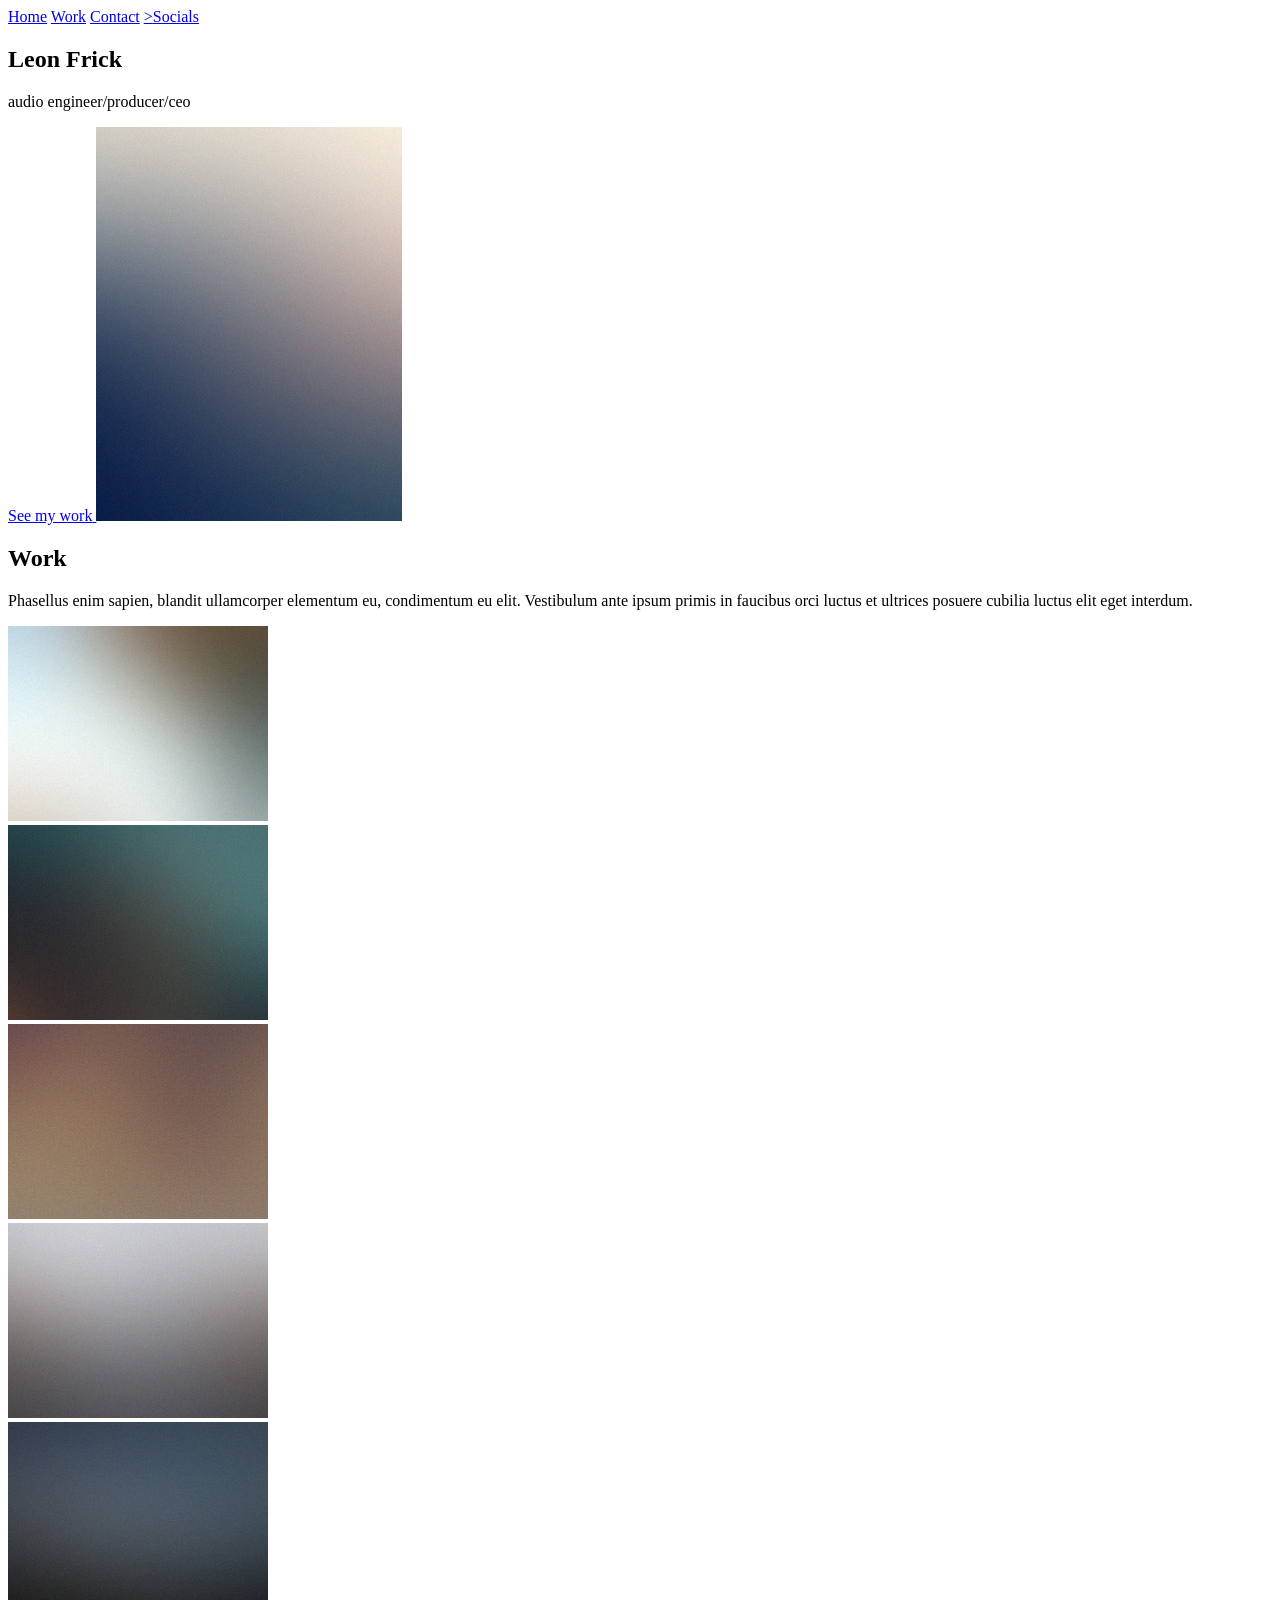
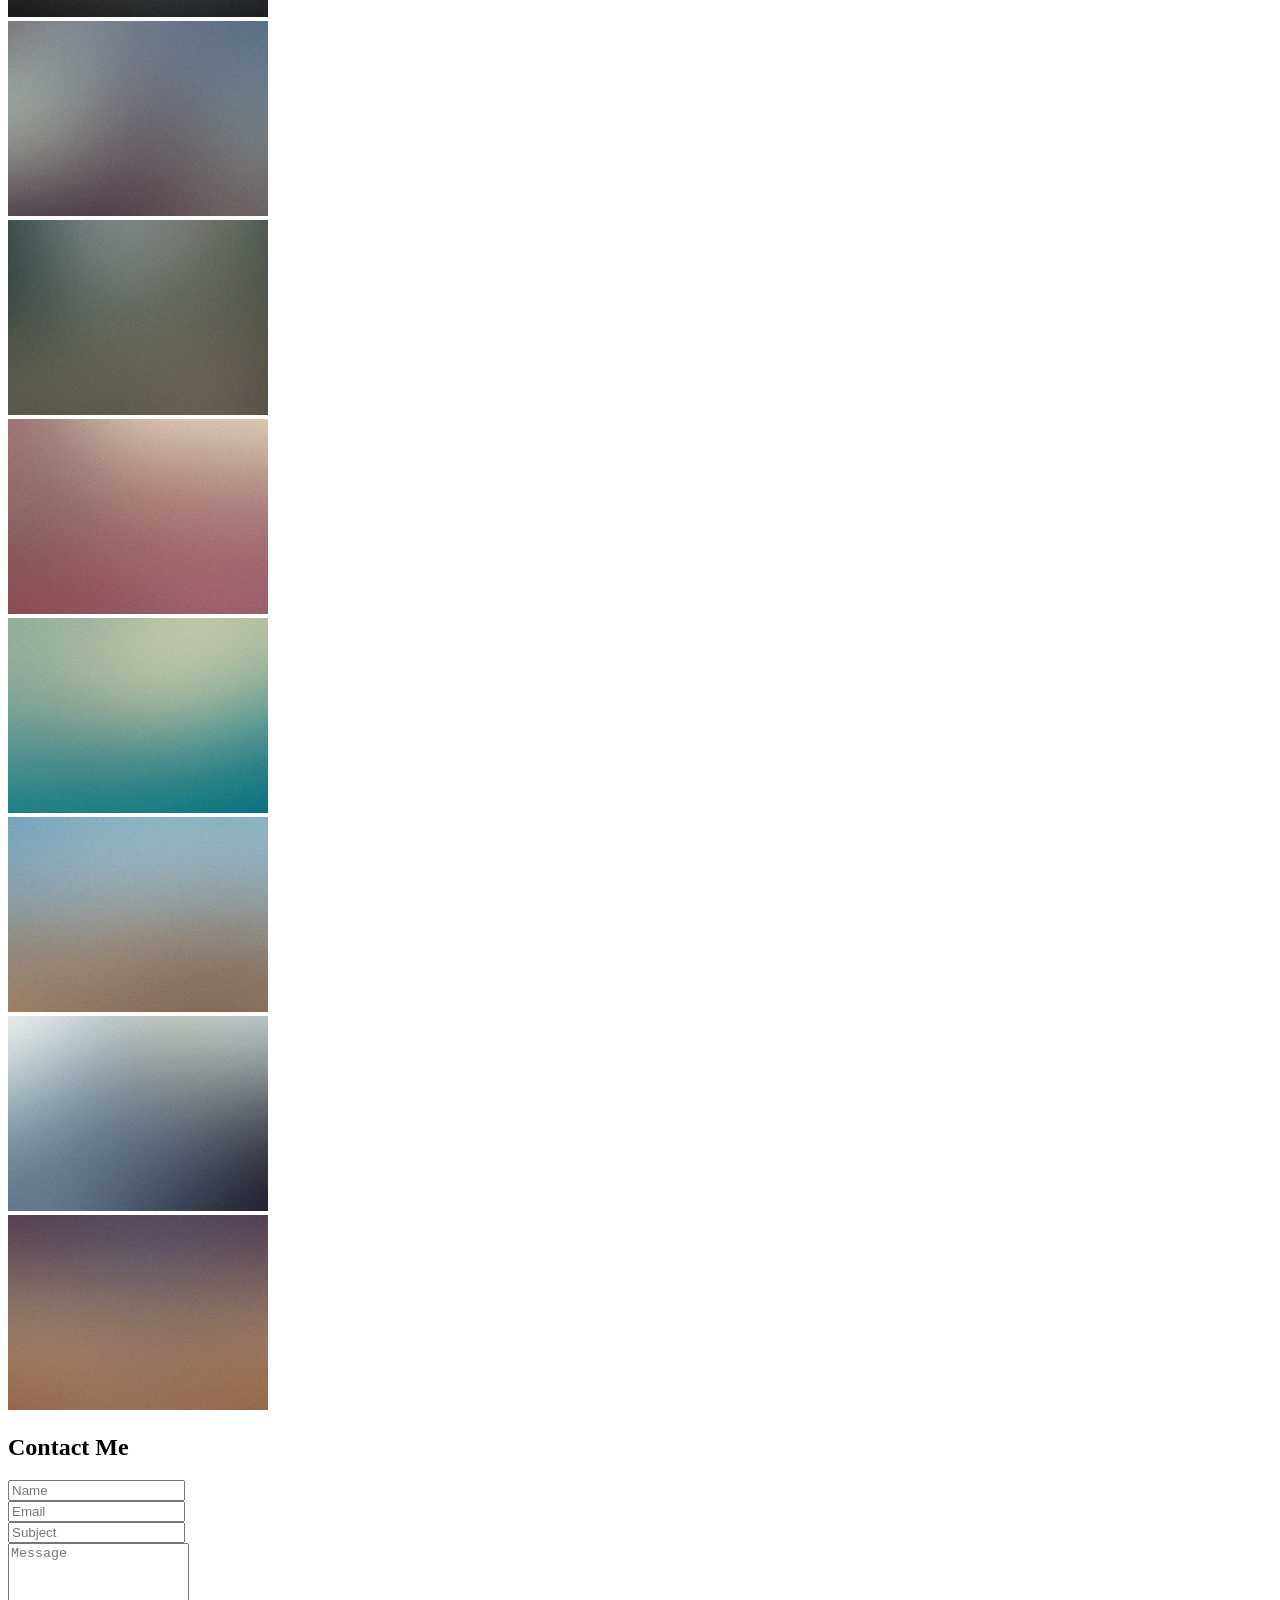
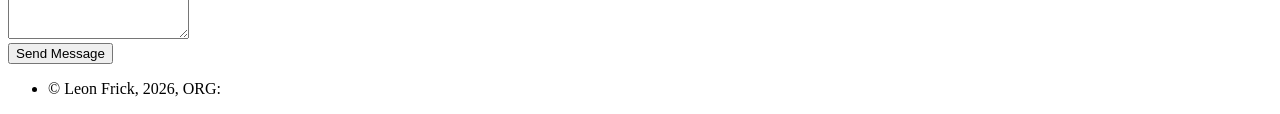
==== index.html @ bc05b5a6 "Update index.html" ====
<!DOCTYPE HTML>
<!--
	Astral by HTML5 UP
	html5up.net | @ajlkn
	Free for personal and commercial use under the CCA 3.0 license (html5up.net/license)
-->
<html>
	<head>
		<title>LEON FRICK</title>
		<meta charset="utf-8" />
		<meta name="viewport" content="width=device-width, initial-scale=1, user-scalable=no" />
		<link rel="stylesheet" href="assets/css/main.css" />
		<noscript><link rel="stylesheet" href="assets/css/noscript.css" /></noscript>
	</head>
	<body class="is-preload">

		<!-- Wrapper-->
			<div id="wrapper">

				<!-- Nav -->
					<nav id="nav">
						<a href="#" class="icon solid fa-home"><span>Home</span></a>
						<a href="#work" class="icon solid fa-folder"><span>Work</span></a>
						<a href="#contact" class="icon solid fa-envelope"><span>Contact</span></a>
						<a href="https://instagram.com/leonfrick" <i class="fa fa-instagram" aria-hidden="true"></i>><span>Socials</span></a>
					</nav>

				<!-- Main -->
					<div id="main">

						<!-- Me -->
							<article id="home" class="panel intro">
								<header>
									<h1>Leon Frick</h1>
									<p>audio engineer/producer/ceo</p>
								</header>
								<a href="#work" class="jumplink pic">
									<span class="arrow icon solid fa-chevron-right"><span>See my work</span></span>
									<img src="images/me.jpg" alt="" />
								</a>
							</article>

						<!-- Work -->
							<article id="work" class="panel">
								<header>
									<h2>Work</h2>
								</header>
								<p>
									Phasellus enim sapien, blandit ullamcorper elementum eu, condimentum eu elit.
									Vestibulum ante ipsum primis in faucibus orci luctus et ultrices posuere cubilia
									luctus elit eget interdum.
								</p>
								<section>
									<div class="row">
										<div class="col-4 col-6-medium col-12-small">
											<a href="#" class="image fit"><img src="images/pic01.jpg" alt=""></a>
										</div>
										<div class="col-4 col-6-medium col-12-small">
											<a href="#" class="image fit"><img src="images/pic02.jpg" alt=""></a>
										</div>
										<div class="col-4 col-6-medium col-12-small">
											<a href="#" class="image fit"><img src="images/pic03.jpg" alt=""></a>
										</div>
										<div class="col-4 col-6-medium col-12-small">
											<a href="#" class="image fit"><img src="images/pic04.jpg" alt=""></a>
										</div>
										<div class="col-4 col-6-medium col-12-small">
											<a href="#" class="image fit"><img src="images/pic05.jpg" alt=""></a>
										</div>
										<div class="col-4 col-6-medium col-12-small">
											<a href="#" class="image fit"><img src="images/pic06.jpg" alt=""></a>
										</div>
										<div class="col-4 col-6-medium col-12-small">
											<a href="#" class="image fit"><img src="images/pic07.jpg" alt=""></a>
										</div>
										<div class="col-4 col-6-medium col-12-small">
											<a href="#" class="image fit"><img src="images/pic08.jpg" alt=""></a>
										</div>
										<div class="col-4 col-6-medium col-12-small">
											<a href="#" class="image fit"><img src="images/pic09.jpg" alt=""></a>
										</div>
										<div class="col-4 col-6-medium col-12-small">
											<a href="#" class="image fit"><img src="images/pic10.jpg" alt=""></a>
										</div>
										<div class="col-4 col-6-medium col-12-small">
											<a href="#" class="image fit"><img src="images/pic11.jpg" alt=""></a>
										</div>
										<div class="col-4 col-6-medium col-12-small">
											<a href="#" class="image fit"><img src="images/pic12.jpg" alt=""></a>
										</div>
									</div>
								</section>
							</article>

						<!-- Contact -->
							<article id="contact" class="panel">
								<header>
									<h2>Contact Me</h2>
								</header>
								<form action="#" method="post">
									<div>
										<div class="row">
											<div class="col-6 col-12-medium">
												<input type="text" name="name" placeholder="Name" />
											</div>
											<div class="col-6 col-12-medium">
												<input type="text" name="email" placeholder="Email" />
											</div>
											<div class="col-12">
												<input type="text" name="subject" placeholder="Subject" />
											</div>
											<div class="col-12">
												<textarea name="message" placeholder="Message" rows="6"></textarea>
											</div>
											<div class="col-12">
												<input type="submit" value="Send Message" />
											</div>
										</div>
									</div>
								</form>
							</article>

					</div>

				<!-- Footer -->
					<div id="footer">
						<ul class="copyright">
							<li>&copy; Leon Frick, 2026, ORG: </li>
						</ul>
					</div>

			</div>

		<!-- Scripts -->
			<script src="assets/js/jquery.min.js"></script>
			<script src="assets/js/browser.min.js"></script>
			<script src="assets/js/breakpoints.min.js"></script>
			<script src="assets/js/util.js"></script>
			<script src="assets/js/main.js"></script>

	</body>
</html>
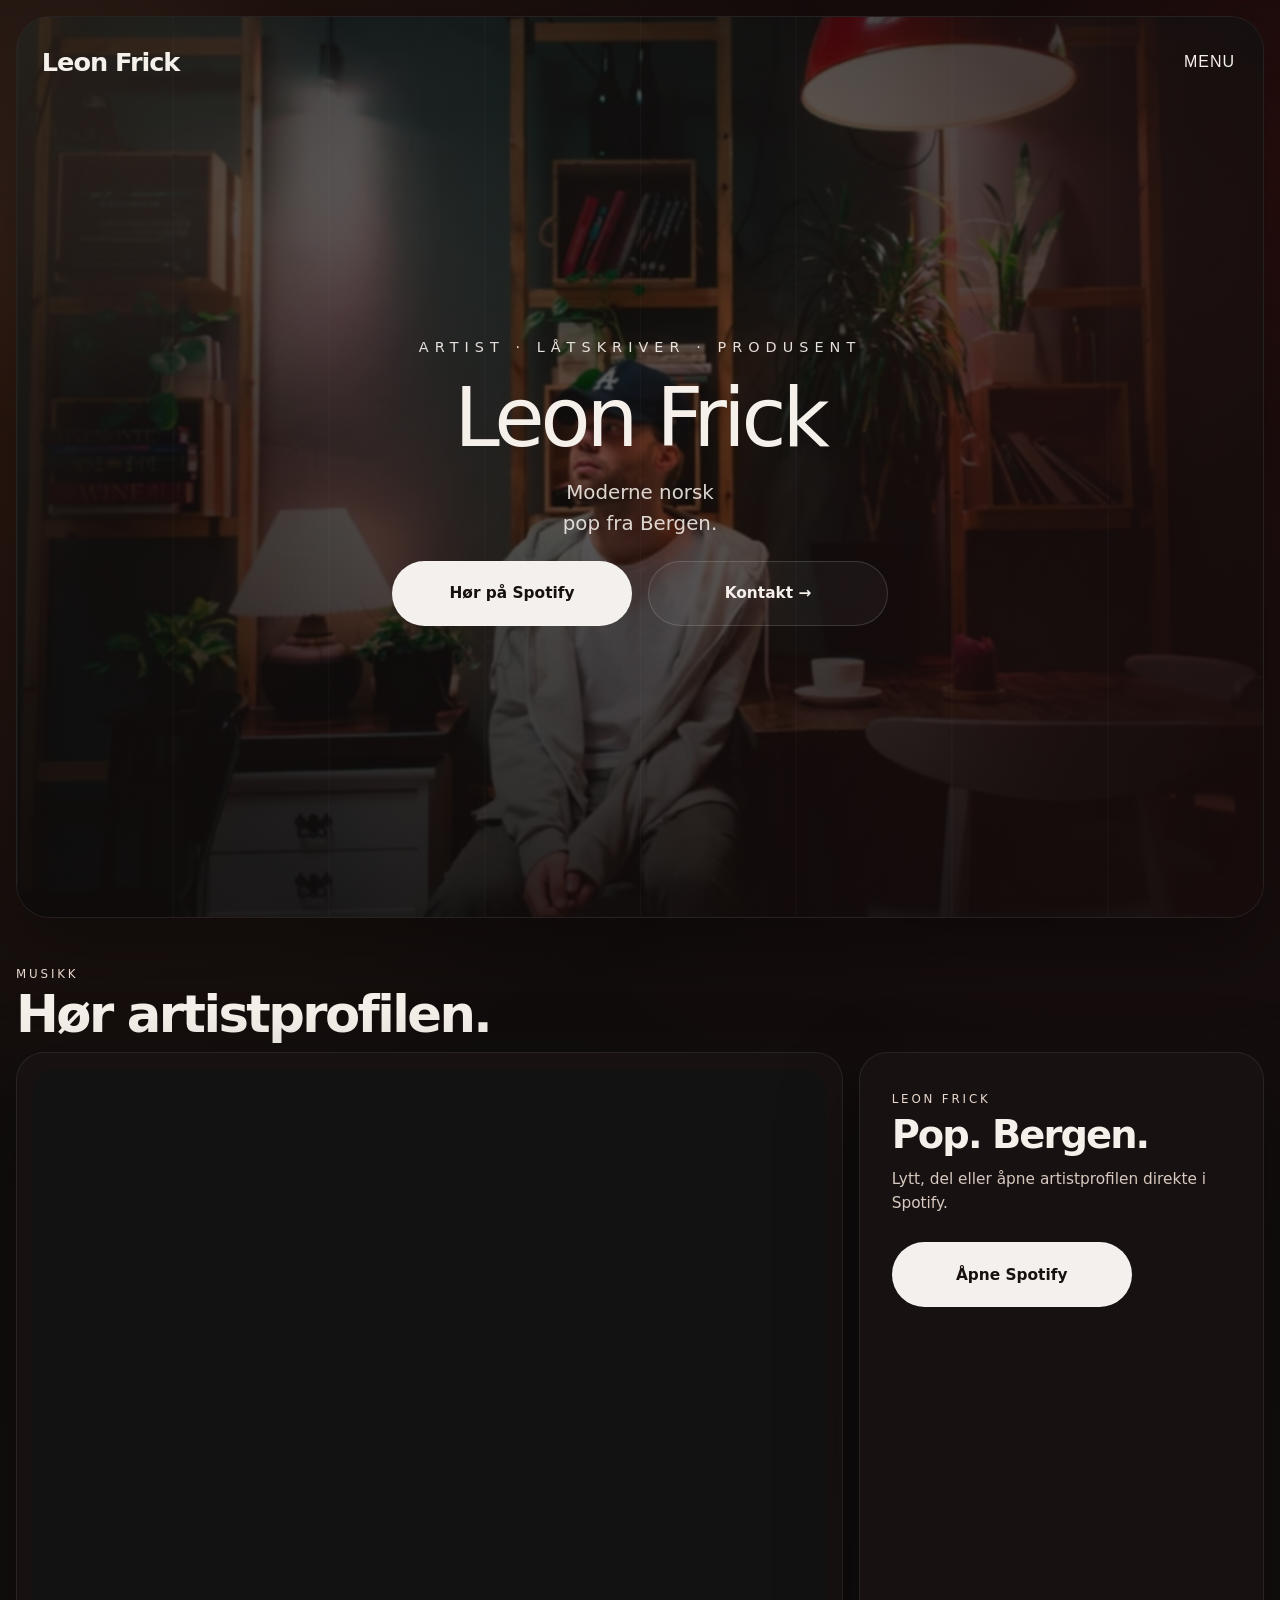
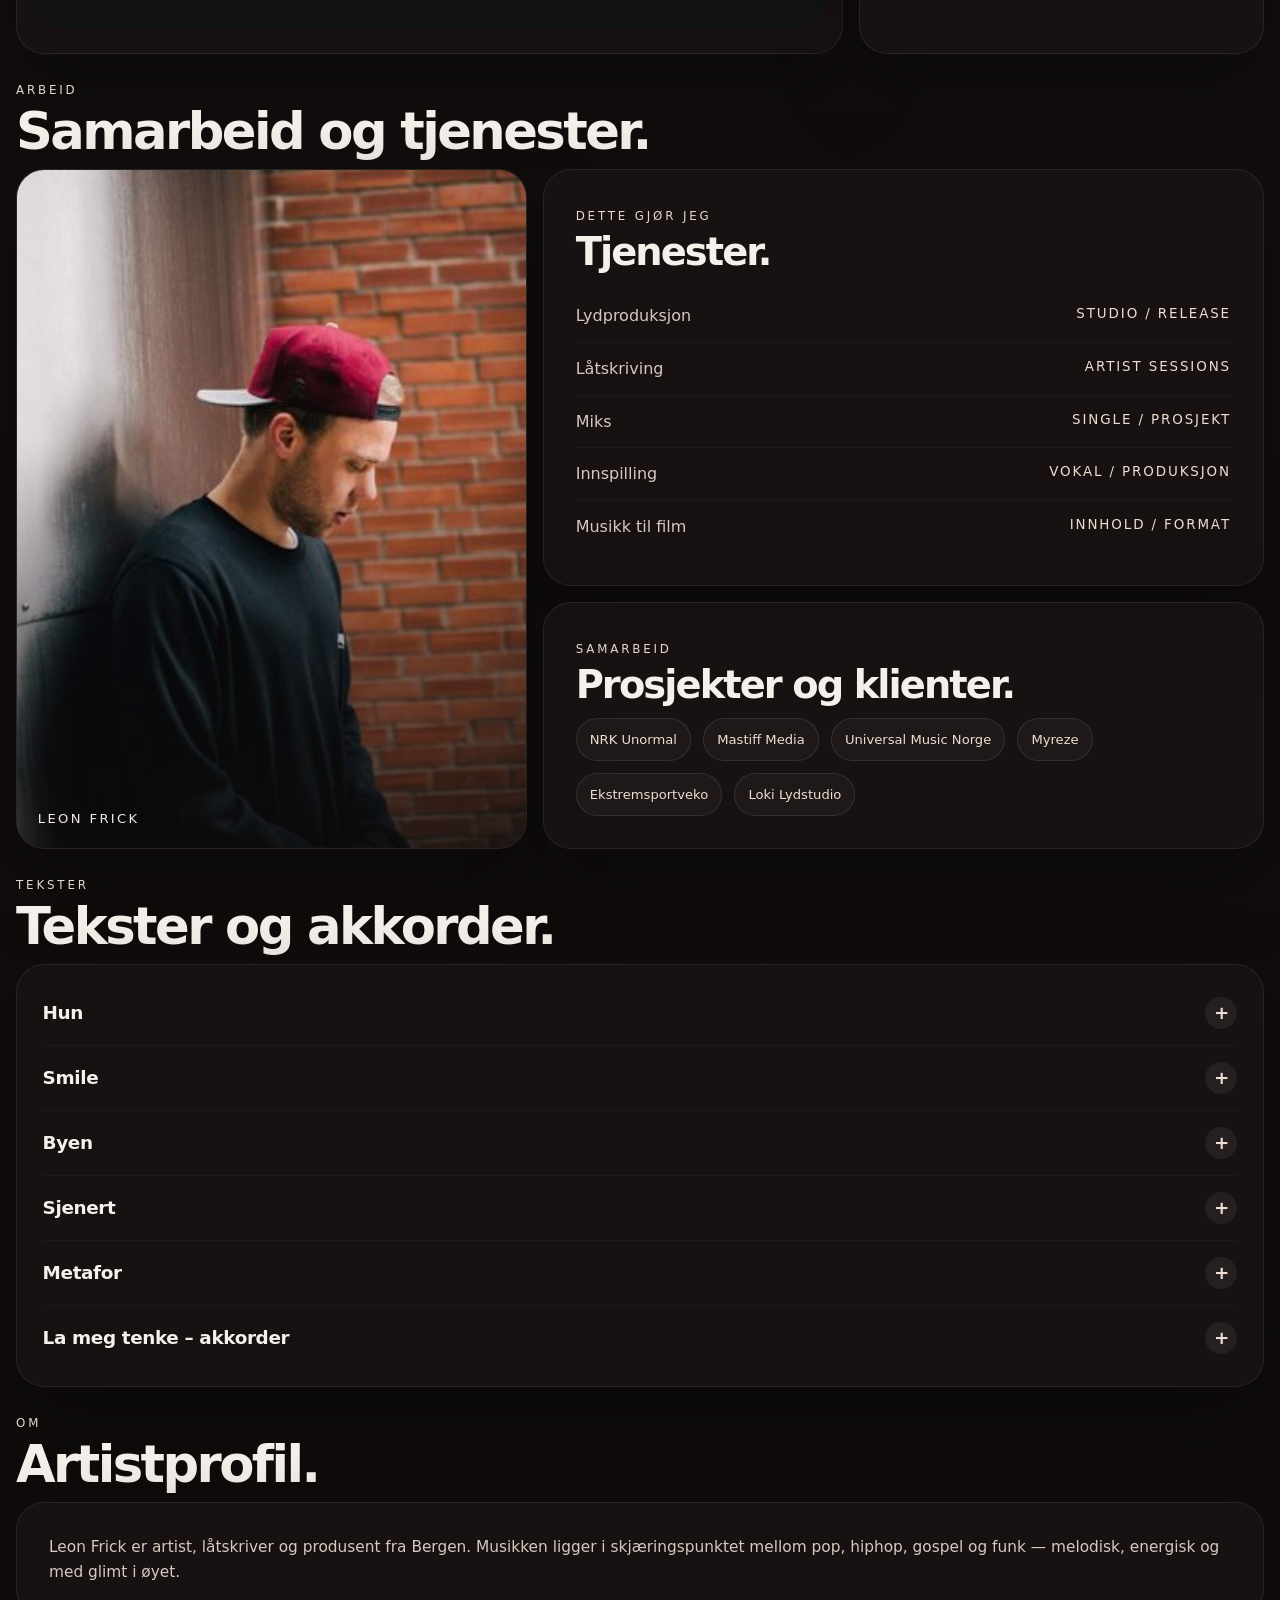
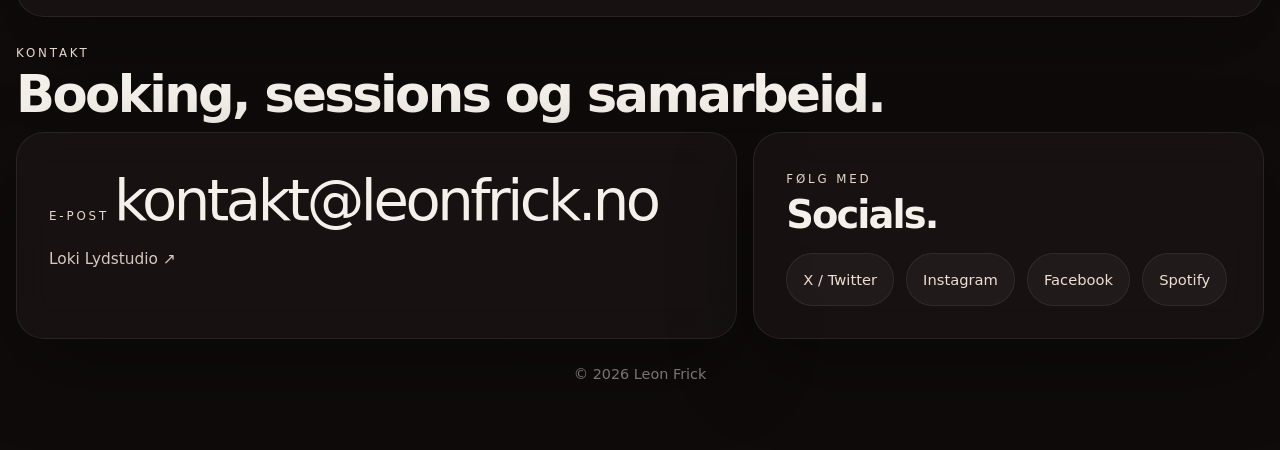
==== commit 8f3da968: "Add files via upload" ====
--- a/index.html
+++ b/index.html
@@ -1,142 +1,557 @@
-<!DOCTYPE HTML>
-<!--
-	Astral by HTML5 UP
-	html5up.net | @ajlkn
-	Free for personal and commercial use under the CCA 3.0 license (html5up.net/license)
--->
-<html>
-	<head>
-		<title>LEON FRICK</title>
-		<meta charset="utf-8" />
-		<meta name="viewport" content="width=device-width, initial-scale=1, user-scalable=no" />
-		<link rel="stylesheet" href="assets/css/main.css" />
-		<noscript><link rel="stylesheet" href="assets/css/noscript.css" /></noscript>
-	</head>
-	<body class="is-preload">
-
-		<!-- Wrapper-->
-			<div id="wrapper">
-
-				<!-- Nav -->
-					<nav id="nav">
-						<a href="#" class="icon solid fa-home"><span>Home</span></a>
-						<a href="#work" class="icon solid fa-folder"><span>Work</span></a>
-						<a href="#contact" class="icon solid fa-envelope"><span>Contact</span></a>
-						<a href="https://instagram.com/leonfrick" <i class="fa fa-instagram" aria-hidden="true"></i>><span>Socials</span></a>
-					</nav>
-
-				<!-- Main -->
-					<div id="main">
-
-						<!-- Me -->
-							<article id="home" class="panel intro">
-								<header>
-									<h1>Leon Frick</h1>
-									<p>audio engineer/producer/ceo</p>
-								</header>
-								<a href="#work" class="jumplink pic">
-									<span class="arrow icon solid fa-chevron-right"><span>See my work</span></span>
-									<img src="images/me.jpg" alt="" />
-								</a>
-							</article>
-
-						<!-- Work -->
-							<article id="work" class="panel">
-								<header>
-									<h2>Work</h2>
-								</header>
-								<p>
-									Phasellus enim sapien, blandit ullamcorper elementum eu, condimentum eu elit.
-									Vestibulum ante ipsum primis in faucibus orci luctus et ultrices posuere cubilia
-									luctus elit eget interdum.
-								</p>
-								<section>
-									<div class="row">
-										<div class="col-4 col-6-medium col-12-small">
-											<a href="#" class="image fit"><img src="images/pic01.jpg" alt=""></a>
-										</div>
-										<div class="col-4 col-6-medium col-12-small">
-											<a href="#" class="image fit"><img src="images/pic02.jpg" alt=""></a>
-										</div>
-										<div class="col-4 col-6-medium col-12-small">
-											<a href="#" class="image fit"><img src="images/pic03.jpg" alt=""></a>
-										</div>
-										<div class="col-4 col-6-medium col-12-small">
-											<a href="#" class="image fit"><img src="images/pic04.jpg" alt=""></a>
-										</div>
-										<div class="col-4 col-6-medium col-12-small">
-											<a href="#" class="image fit"><img src="images/pic05.jpg" alt=""></a>
-										</div>
-										<div class="col-4 col-6-medium col-12-small">
-											<a href="#" class="image fit"><img src="images/pic06.jpg" alt=""></a>
-										</div>
-										<div class="col-4 col-6-medium col-12-small">
-											<a href="#" class="image fit"><img src="images/pic07.jpg" alt=""></a>
-										</div>
-										<div class="col-4 col-6-medium col-12-small">
-											<a href="#" class="image fit"><img src="images/pic08.jpg" alt=""></a>
-										</div>
-										<div class="col-4 col-6-medium col-12-small">
-											<a href="#" class="image fit"><img src="images/pic09.jpg" alt=""></a>
-										</div>
-										<div class="col-4 col-6-medium col-12-small">
-											<a href="#" class="image fit"><img src="images/pic10.jpg" alt=""></a>
-										</div>
-										<div class="col-4 col-6-medium col-12-small">
-											<a href="#" class="image fit"><img src="images/pic11.jpg" alt=""></a>
-										</div>
-										<div class="col-4 col-6-medium col-12-small">
-											<a href="#" class="image fit"><img src="images/pic12.jpg" alt=""></a>
-										</div>
-									</div>
-								</section>
-							</article>
-
-						<!-- Contact -->
-							<article id="contact" class="panel">
-								<header>
-									<h2>Contact Me</h2>
-								</header>
-								<form action="#" method="post">
-									<div>
-										<div class="row">
-											<div class="col-6 col-12-medium">
-												<input type="text" name="name" placeholder="Name" />
-											</div>
-											<div class="col-6 col-12-medium">
-												<input type="text" name="email" placeholder="Email" />
-											</div>
-											<div class="col-12">
-												<input type="text" name="subject" placeholder="Subject" />
-											</div>
-											<div class="col-12">
-												<textarea name="message" placeholder="Message" rows="6"></textarea>
-											</div>
-											<div class="col-12">
-												<input type="submit" value="Send Message" />
-											</div>
-										</div>
-									</div>
-								</form>
-							</article>
-
-					</div>
-
-				<!-- Footer -->
-					<div id="footer">
-						<ul class="copyright">
-							<li>&copy; Leon Frick, 2026, ORG: </li>
-						</ul>
-					</div>
-
-			</div>
-
-		<!-- Scripts -->
-			<script src="assets/js/jquery.min.js"></script>
-			<script src="assets/js/browser.min.js"></script>
-			<script src="assets/js/breakpoints.min.js"></script>
-			<script src="assets/js/util.js"></script>
-			<script src="assets/js/main.js"></script>
-
-	</body>
-</html>
+<!doctype html>
+<html lang="no">
+<head>
+  <meta charset="utf-8" />
+  <meta name="viewport" content="width=device-width, initial-scale=1" />
+  <title>Leon Frick – artist, låtskriver og produsent</title>
+  <meta name="description" content="Leon Frick er artist, låtskriver og produsent i Bergen. Hør musikken, se samarbeid, les tekster og ta kontakt." />
+  <meta name="theme-color" content="#110c0c" />
+  <link rel="canonical" href="https://www.leonfrick.no/" />
+  <style>
+    :root {
+      --bg: #0f0b0b;
+      --bg-2: #171111;
+      --panel: rgba(27, 20, 20, 0.72);
+      --panel-2: rgba(20, 14, 14, 0.88);
+      --line: rgba(255,255,255,0.08);
+      --line-soft: rgba(255,255,255,0.04);
+      --text: #f6f0eb;
+      --muted: #d7c9bf;
+      --muted-2: #b9a79b;
+      --accent: #f6ede6;
+      --glow-1: rgba(200, 92, 36, 0.45);
+      --glow-2: rgba(120, 33, 28, 0.52);
+      --button: #f3f0ed;
+      --button-text: #17100f;
+      --radius-xl: 34px;
+      --radius-lg: 28px;
+      --radius-md: 22px;
+      --container: 1500px;
+      --shadow: 0 28px 80px rgba(0,0,0,.35);
+    }
+    * { box-sizing: border-box; }
+    html { scroll-behavior: smooth; }
+    body {
+      margin: 0;
+      background:
+        radial-gradient(circle at 10% 10%, rgba(180,85,35,.18), transparent 22%),
+        radial-gradient(circle at 88% 12%, rgba(101,25,22,.18), transparent 24%),
+        linear-gradient(180deg, #100b0b 0%, #120e0e 45%, #0f0b0b 100%);
+      color: var(--text);
+      font-family: Inter, ui-sans-serif, system-ui, -apple-system, BlinkMacSystemFont, "Segoe UI", sans-serif;
+      line-height: 1.6;
+      overflow-x: hidden;
+    }
+    body::before {
+      content: "";
+      position: fixed;
+      inset: 0;
+      pointer-events: none;
+      z-index: -2;
+      background-image: linear-gradient(rgba(255,255,255,.03) 1px, transparent 1px), linear-gradient(90deg, rgba(255,255,255,.03) 1px, transparent 1px);
+      background-size: 94px 94px;
+      opacity: .22;
+      mask-image: linear-gradient(180deg, transparent 0%, rgba(0,0,0,.7) 10%, rgba(0,0,0,1) 100%);
+      animation: gridMove 34s linear infinite;
+    }
+    body::after {
+      content: "";
+      position: fixed;
+      inset: -10%;
+      pointer-events: none;
+      z-index: -1;
+      background:
+        radial-gradient(circle at 12% 22%, rgba(255,214,176,.08), transparent 18%),
+        radial-gradient(circle at 72% 68%, rgba(204,88,30,.12), transparent 20%),
+        radial-gradient(circle at 92% 22%, rgba(115,18,18,.18), transparent 18%);
+      filter: blur(34px);
+      animation: drift 20s ease-in-out infinite alternate;
+    }
+    @keyframes gridMove { from { transform: translate3d(0,0,0);} to { transform: translate3d(-94px, -94px, 0);} }
+    @keyframes drift { 0% { transform: translate3d(0,0,0) scale(1);} 50% { transform: translate3d(1.5%, -1%, 0) scale(1.04);} 100% { transform: translate3d(-1.3%, 1.5%, 0) scale(1.02);} }
+    @media (prefers-reduced-motion: reduce) { html{scroll-behavior:auto;} *{animation:none!important;transition:none!important;} }
+
+    a { color: inherit; text-decoration: none; }
+    img { display:block; max-width:100%; }
+    .container { width:min(var(--container), calc(100% - 2rem)); margin:0 auto; }
+    .glass { background: var(--panel); backdrop-filter: blur(18px); border:1px solid var(--line); box-shadow: var(--shadow); }
+
+    .hero-wrap { padding: 1rem 0 1.2rem; }
+    .hero-shell {
+      position: relative;
+      min-height: 100svh;
+      border-radius: var(--radius-xl);
+      overflow: hidden;
+      border: 1px solid rgba(255,255,255,.08);
+      background: #140f0f;
+      box-shadow: var(--shadow);
+      isolation: isolate;
+    }
+    .hero-shell::before {
+      content: "";
+      position: absolute;
+      inset: 0;
+      background:
+        linear-gradient(115deg, rgba(240,184,130,.35) 0%, transparent 22%, transparent 52%, rgba(112,19,18,.28) 100%),
+        linear-gradient(180deg, rgba(12,10,10,.3) 0%, rgba(13,10,10,.54) 40%, rgba(13,10,10,.72) 100%),
+        url('assets/images/leon-hero.jpg') center/cover no-repeat;
+      transform: scale(1.08);
+      filter: saturate(1.02) contrast(1.04) blur(1px);
+    }
+    .hero-shell::after {
+      content: "";
+      position: absolute;
+      inset: 0;
+      background:
+        radial-gradient(circle at 16% 22%, rgba(255,220,186,.22), transparent 18%),
+        radial-gradient(circle at 85% 22%, rgba(131,20,18,.24), transparent 24%),
+        linear-gradient(90deg, rgba(255,255,255,.06) 0 1px, transparent 1px 100%);
+      background-size: auto, auto, 12.5% 100%;
+      mix-blend-mode: screen;
+      opacity: .38;
+      pointer-events: none;
+    }
+    .hero-overlay {
+      position: absolute;
+      inset: 0;
+      background: radial-gradient(circle at center, rgba(16,12,12,.08), rgba(16,12,12,.68) 70%);
+      z-index: 0;
+    }
+    .hero-inner {
+      position: relative;
+      z-index: 1;
+      min-height: 100svh;
+      display: flex;
+      flex-direction: column;
+      justify-content: space-between;
+      padding: 1.55rem;
+    }
+    .hero-top {
+      display: flex;
+      align-items: center;
+      justify-content: space-between;
+      gap: 1rem;
+    }
+    .brand {
+      font-size: clamp(1.6rem, 2vw, 2.1rem);
+      font-weight: 800;
+      letter-spacing: -.04em;
+    }
+    .menu-button {
+      appearance: none;
+      border: 0;
+      background: transparent;
+      color: var(--text);
+      font-size: clamp(1rem, 1.2vw, 1.15rem);
+      letter-spacing: .06em;
+      text-transform: uppercase;
+      cursor: pointer;
+      padding: .5rem .2rem;
+    }
+    .hero-content {
+      display:flex;
+      flex-direction:column;
+      align-items:center;
+      justify-content:center;
+      text-align:center;
+      padding: 4rem 1rem 4.5rem;
+      gap: 1.2rem;
+      margin: auto 0;
+    }
+    .eyebrow {
+      font-size: clamp(.9rem, 1.05vw, 1.1rem);
+      letter-spacing: .42em;
+      text-transform: uppercase;
+      color: rgba(246,240,235,.92);
+      text-wrap: balance;
+    }
+    .hero-title {
+      margin: 0;
+      max-width: 12ch;
+      font-size: clamp(3rem, 5.2vw, 5.8rem);
+      line-height: 1.06;
+      font-weight: 400;
+      letter-spacing: -.05em;
+      text-wrap: balance;
+    }
+    .hero-sub {
+      margin: 0;
+      max-width: 25ch;
+      font-size: clamp(1.2rem, 2vw, 1.75rem);
+      color: rgba(246,240,235,.88);
+      text-wrap: balance;
+    }
+    .hero-actions { display:flex; flex-wrap:wrap; gap:1rem; justify-content:center; padding-top:.6rem; }
+    .btn {
+      display:inline-flex; align-items:center; justify-content:center; gap:.8rem;
+      min-width: 240px; padding: 1.2rem 1.8rem;
+      border-radius: 999px; border:1px solid rgba(255,255,255,.14);
+      font-size: clamp(.95rem, 1.2vw, 1.1rem); font-weight:700;
+      transition: transform .18s ease, background .18s ease, color .18s ease, border-color .18s ease;
+    }
+    .btn:hover { transform: translateY(-2px); }
+    .btn-primary { background: var(--button); color: var(--button-text); }
+    .btn-primary:hover { background: #fff; }
+    .btn-ghost { background: rgba(255,255,255,.04); }
+    .btn-ghost:hover { background: rgba(255,255,255,.08); }
+    .hero-proof {
+      display:flex; flex-wrap:wrap; align-items:center; justify-content:center; gap:.9rem;
+      color: rgba(246,240,235,.9); font-size: clamp(1rem,1.1vw,1.15rem);
+    }
+    .stars { letter-spacing: .3em; font-size: 1.05rem; }
+    .hero-bottom {
+      display:flex; justify-content:space-between; gap:1rem; align-items:flex-end;
+      color: rgba(246,240,235,.72); font-size:.85rem; text-transform:uppercase; letter-spacing:.18em;
+    }
+
+    .menu-panel {
+      position: absolute; top: 5.1rem; right: 1.5rem; width:min(320px, calc(100% - 3rem));
+      border-radius: 24px; padding: 1rem; z-index: 10;
+      background: rgba(17,12,12,.92); backdrop-filter: blur(22px);
+      border: 1px solid rgba(255,255,255,.1);
+      box-shadow: 0 22px 60px rgba(0,0,0,.35);
+      opacity: 0; pointer-events: none; transform: translateY(-10px);
+      transition: opacity .2s ease, transform .2s ease;
+    }
+    .menu-panel.open { opacity: 1; pointer-events:auto; transform: translateY(0); }
+    .menu-panel a {
+      display:block; padding: .95rem 1rem; border-radius: 16px; color: var(--muted); font-size: 1rem;
+      transition: background .18s ease, color .18s ease;
+    }
+    .menu-panel a:hover { background: rgba(255,255,255,.05); color: var(--text); }
+
+    main { padding-bottom: 4rem; }
+    .section { padding: 1rem 0 0; }
+    .section-head { display:flex; justify-content:space-between; align-items:end; gap:1rem; margin-bottom:1rem; }
+    .section-head h2 { margin:0; font-size: clamp(2rem, 4.4vw, 4rem); line-height:1; letter-spacing:-.05em; }
+    .section-head p { margin:0; max-width:36rem; color: var(--muted-2); }
+    .section-label { display:inline-block; margin-bottom:.55rem; font-size:.82rem; color:#e8d8cc; letter-spacing:.24em; text-transform:uppercase; }
+
+    .cards { display:grid; grid-template-columns: repeat(12, minmax(0, 1fr)); gap: 1rem; }
+    .card { border-radius: var(--radius-lg); overflow:hidden; }
+    .span-8{grid-column:span 8;} .span-7{grid-column:span 7;} .span-6{grid-column:span 6;} .span-5{grid-column:span 5;} .span-4{grid-column:span 4;} .span-12{grid-column:span 12;}
+
+    .music-card { padding: 1rem; }
+    .spotify-frame { width:100%; height:560px; border:0; border-radius: 24px; background:#121212; }
+    .note-card { padding: 2rem; }
+    .note-card h3, .text-card h3, .contact-card h3 { margin: 0 0 .8rem; font-size: clamp(1.7rem, 3vw, 2.6rem); line-height:1.02; letter-spacing:-.05em; }
+    .note-card p, .text-card p, .contact-card p { margin: 0; color: var(--muted); }
+    .small-list { list-style:none; padding:0; margin:1.35rem 0 0; display:grid; gap:.85rem; }
+    .small-list li { padding-bottom:.85rem; border-bottom:1px solid var(--line-soft); color: var(--muted); }
+    .small-list li:last-child { border-bottom:0; padding-bottom:0; }
+
+    .photo-panel { position:relative; min-height: 640px; }
+    .photo-panel img { width:100%; height:100%; object-fit:cover; object-position:center; filter:saturate(.96) contrast(1.02); }
+    .photo-panel::after {
+      content:""; position:absolute; inset:0;
+      background: linear-gradient(180deg, transparent 40%, rgba(15,11,11,.68) 100%);
+      pointer-events:none;
+    }
+    .caption { position:absolute; left:1.3rem; bottom:1.2rem; z-index:1; color:#f3ebe5; font-size:.82rem; letter-spacing:.18em; text-transform:uppercase; }
+    .text-card { padding: 2rem; }
+    .service-list, .bullet-list { list-style:none; margin:1.2rem 0 0; padding:0; }
+    .service-list li, .bullet-list li {
+      display:flex; justify-content:space-between; gap:1rem; padding: 1rem 0; border-bottom:1px solid var(--line-soft);
+      color: var(--muted);
+    }
+    .service-list li:last-child, .bullet-list li:last-child { border-bottom:0; }
+    .service-list span:last-child, .bullet-list span:last-child { color: #f0ddd1; font-size:.84rem; text-transform:uppercase; letter-spacing:.14em; }
+    .chip-wrap { display:flex; flex-wrap:wrap; gap:.75rem; margin-top:1.2rem; }
+    .chip { padding:.72rem .95rem; border-radius:999px; border:1px solid rgba(255,255,255,.1); color:#f0ddd1; background:rgba(255,255,255,.03); font-size:.92rem; }
+
+    .lyrics-card { padding: 1.5rem 2rem; }
+    details.lyric { border-top:1px solid var(--line-soft); }
+    details.lyric:first-of-type { border-top:0; }
+    details.lyric summary {
+      list-style:none; cursor:pointer; display:flex; align-items:center; justify-content:space-between; gap:1rem;
+      padding: 1.2rem 0; font-size:1.15rem; font-weight:700; letter-spacing:-.02em;
+    }
+    details.lyric summary::-webkit-details-marker { display:none; }
+    details.lyric summary::after { content:'+'; width:32px; height:32px; display:grid; place-items:center; border-radius:50%; background:rgba(255,255,255,.06); color:#f0ddd1; flex:none; }
+    details.lyric[open] summary::after { content:'–'; }
+    .lyric__body { columns: 2; column-gap: 2.2rem; color: var(--muted); padding-bottom: .8rem; }
+    .lyric__body p { break-inside: avoid; margin:0 0 1rem; }
+    .lyric__chords { color: #f0ddd1; border-top:1px dashed rgba(255,255,255,.12); padding: .9rem 0 1.2rem; font-size:.95rem; }
+
+    .about-copy { display:grid; gap:1rem; color: var(--muted); }
+    .contact-mail { display:inline-block; margin:.35rem 0 1rem; font-size: clamp(2rem, 4.5vw, 4rem); line-height: 1.04; letter-spacing:-.06em; }
+    .socials { display:flex; gap:.75rem; flex-wrap:wrap; margin-top:1.2rem; }
+    .socials a { padding:.85rem 1rem; border-radius:999px; background:rgba(255,255,255,.04); border:1px solid rgba(255,255,255,.08); color:#f0ddd1; font-size:.92rem; }
+    .socials a:hover { background:rgba(255,255,255,.08); }
+
+    footer { padding: 2rem 0 0; color: rgba(246,240,235,.55); font-size:.9rem; text-align:center; }
+
+    .reveal { opacity: 0; transform: translateY(18px); transition: opacity .55s ease, transform .55s ease; }
+    .reveal.visible { opacity:1; transform: translateY(0); }
+
+    @media (max-width: 1080px) {
+      .hero-content { padding-top: 3rem; }
+      .hero-title { max-width: 14ch; }
+      .span-8, .span-7, .span-6, .span-5, .span-4 { grid-column: span 12; }
+      .photo-panel { min-height: 500px; }
+    }
+    @media (max-width: 740px) {
+      .container { width:min(var(--container), calc(100% - 1rem)); }
+      .hero-inner { padding: 1rem; min-height: 92svh; }
+      .hero-shell, .card { border-radius: 24px; }
+      .hero-content { padding: 2.2rem .4rem 3rem; }
+      .hero-title { font-size: clamp(2.5rem, 9vw, 3.9rem); }
+      .eyebrow { letter-spacing: .22em; font-size: .82rem; }
+      .hero-actions { display:grid; grid-template-columns:1fr; width:100%; }
+      .btn { width:100%; min-width: 0; }
+      .hero-bottom { flex-direction:column; align-items:flex-start; gap:.6rem; }
+      .section-head { flex-direction:column; align-items:flex-start; }
+      .note-card, .text-card, .lyrics-card, .contact-card { padding: 1.35rem; }
+      .lyric__body { columns: 1; }
+      .spotify-frame { height: 500px; }
+      .menu-panel { right: .7rem; width: calc(100% - 1.4rem); top: 4.8rem; }
+    }
+  
+    /* Minimal v2 overrides */
+    .hero-content{gap:.95rem;padding:3rem 1rem 3.8rem}
+    .hero-title{max-width:10ch;font-size:clamp(3.4rem,6.4vw,6.8rem)}
+    .hero-sub{max-width:22ch;font-size:clamp(1.05rem,1.55vw,1.35rem)}
+    .hero-proof,.hero-bottom{display:none}
+    .hero-actions{padding-top:.35rem}
+    .section{padding-top:1.4rem}
+    .section-head{margin-bottom:.75rem}
+    .section-head p{display:none}
+    .section-label{font-size:.74rem;margin-bottom:.35rem}
+    .section-head h2{font-size:clamp(2rem,4vw,3.4rem)}
+    .note-card p,.text-card p,.contact-card p{font-size:.96rem}
+    .small-list{display:none}
+    .service-list li,.bullet-list li{padding:.82rem 0}
+    .chip-wrap{margin-top:.9rem}
+    .chip{font-size:.82rem;padding:.62rem .82rem}
+    .about-copy{gap:.75rem}
+    .about-copy p:not(:first-child){display:none}
+    .lyrics-card{padding:1rem 1.6rem}
+    details.lyric summary{padding:1rem 0}
+    .photo-panel{min-height:560px}
+    footer{padding-top:1.5rem}
+    @media(max-width:740px){
+      .hero-content{padding:2rem .2rem 2.8rem}
+      .hero-title{font-size:clamp(2.7rem,13vw,4.4rem)}
+      .section{padding-top:1rem}
+      .section-head h2{font-size:2.25rem}
+      .note-card,.text-card,.lyrics-card,.contact-card{padding:1.15rem}
+    }
+
+  </style>
+</head>
+<body>
+  <main>
+    <section class="hero-wrap">
+      <div class="container">
+        <div class="hero-shell">
+          <div class="hero-overlay"></div>
+          <div class="hero-inner">
+            <div class="hero-top">
+              <div class="brand">Leon Frick</div>
+              <button class="menu-button" id="menuToggle" aria-expanded="false" aria-controls="menuPanel">Menu</button>
+              <nav class="menu-panel" id="menuPanel" aria-label="Hovedmeny">
+                <a href="#musikk">Musikk</a>
+                <a href="#arbeid">Arbeid</a>
+                <a href="#tekster">Tekster</a>
+                <a href="#om">Om</a>
+                <a href="#kontakt">Kontakt</a>
+              </nav>
+            </div>
+
+            <div class="hero-content">
+              <div class="eyebrow">Artist · låtskriver · produsent</div>
+              <h1 class="hero-title">Leon Frick</h1>
+              <p class="hero-sub">Moderne norsk pop fra Bergen.</p>
+              <div class="hero-actions">
+                <a class="btn btn-primary" href="https://open.spotify.com/artist/3bRebLqW1ReX53qn6I3073" target="_blank" rel="noopener">Hør på Spotify</a>
+                <a class="btn btn-ghost" href="mailto:kontakt@leonfrick.no">Kontakt →</a>
+              </div>
+            </div>
+
+            <div class="hero-bottom">
+              <span>Bergen · Leon Frick</span>
+              <span>Spotify · Tekster · Produksjon</span>
+            </div>
+          </div>
+        </div>
+      </div>
+    </section>
+
+    <section class="section" id="musikk">
+      <div class="container">
+        <div class="section-head reveal">
+          <div>
+            <span class="section-label">Musikk</span>
+            <h2>Hør artistprofilen.</h2>
+          </div>
+
+        </div>
+        <div class="cards">
+          <article class="card glass music-card span-8 reveal">
+            <iframe class="spotify-frame" src="https://open.spotify.com/embed/artist/3bRebLqW1ReX53qn6I3073?utm_source=generator" allowfullscreen="" allow="autoplay; clipboard-write; encrypted-media; fullscreen; picture-in-picture" loading="lazy" title="Leon Frick på Spotify"></iframe>
+          </article>
+          <article class="card glass note-card span-4 reveal">
+            <span class="section-label">Leon Frick</span>
+            <h3>Pop. Bergen.</h3>
+            <p>Lytt, del eller åpne artistprofilen direkte i Spotify.</p>
+            <div class="hero-actions" style="justify-content:flex-start; margin-top:1.3rem;">
+              <a class="btn btn-primary" href="https://open.spotify.com/artist/3bRebLqW1ReX53qn6I3073" target="_blank" rel="noopener">Åpne Spotify</a>
+            </div>
+          </article>
+        </div>
+      </div>
+    </section>
+
+    <section class="section" id="arbeid">
+      <div class="container">
+        <div class="section-head reveal">
+          <div>
+            <span class="section-label">Arbeid</span>
+            <h2>Samarbeid og tjenester.</h2>
+          </div>
+
+        </div>
+        <div class="cards">
+          <article class="card glass photo-panel span-5 reveal">
+            <img src="assets/images/leon-portrait.jpg" alt="Leon Frick står lent mot en vegg med murstein i bakgrunnen." />
+            <div class="caption">Leon Frick</div>
+          </article>
+          <div class="span-7" style="display:grid; gap:1rem;">
+            <article class="card glass text-card reveal">
+              <span class="section-label">Dette gjør jeg</span>
+              <h3>Tjenester.</h3>
+              <ul class="service-list">
+                <li><span>Lydproduksjon</span><span>Studio / release</span></li>
+                <li><span>Låtskriving</span><span>Artist sessions</span></li>
+                <li><span>Miks</span><span>Single / prosjekt</span></li>
+                <li><span>Innspilling</span><span>Vokal / produksjon</span></li>
+                <li><span>Musikk til film</span><span>Innhold / format</span></li>
+              </ul>
+            </article>
+            <article class="card glass text-card reveal">
+              <span class="section-label">Samarbeid</span>
+              <h3>Prosjekter og klienter.</h3>
+
+              <div class="chip-wrap">
+                <span class="chip">NRK Unormal</span>
+                <span class="chip">Mastiff Media</span>
+                <span class="chip">Universal Music Norge</span>
+                <span class="chip">Myreze</span>
+                <span class="chip">Ekstremsportveko</span>
+                <span class="chip">Loki Lydstudio</span>
+              </div>
+            </article>
+          </div>
+        </div>
+      </div>
+    </section>
+
+    <section class="section" id="tekster">
+      <div class="container">
+        <div class="section-head reveal">
+          <div>
+            <span class="section-label">Tekster</span>
+            <h2>Tekster og akkorder.</h2>
+          </div>
+
+        </div>
+        <article class="card glass lyrics-card reveal">
+          <details class="lyric"><summary>Hun</summary><div class="lyric__body"><p>Hun har en mastergrad<br>Hun har en bil<br>Hun har en stor jævla plan for hvordan livet skal bli<br>Hun har en BSU, fylt opp til randen med spenn<br>Og jeg har ikke en krone igjen</p><p>Hun vil ha en herregård<br>Hun tenker flus<br>Kjeller med biljard<br>Jeg kunne nøgd meg med et korthus<br>Og King Kong mot Godzilla, er ikke noe for hu<br>Hun tar et glass vin, og setter på noe med Hugh.</p><p>Hun tenker sto-o-ort<br>Jeg kaster bort tid til å bli vellykket kar<br>Hun sufflerer meg mer enn de ser i fra baren<br>Får tingene gjo-o-ort<br>Jeg har ikke prioriteringen klar<br>Jeg popper en pils</p><p>Jeg trenger ammunisjon<br>På ambisjonsplan<br>Jeg ser en vag illusjon<br>Av det kalt motstand<br>Det resulterer i dimisjon<br>Om jeg ikke kan ro i land<br>Men så langt øyet mitt kan se<br>Så er det vann</p><p>Hun vil ha en herregård<br>Hun tenker flus<br>Kjeller med biljard<br>Jeg kunne nøgd meg med et korthus<br>Og King Kong mot Godzilla, er ikke noe for hu<br>Hun tar et glass vin, og setter på noe med Hugh.</p><p>Hun vil ha en herregård<br>Hun tenker flus<br>Kjeller med biljard<br>Jeg kunne n-n-n-nøgd meg med et korthus<br>Og King Kong mot Godzilla, er ikke noe for hu<br>Hun tar et glass vin, og setter på noe med Hugh.</p><p>Hun tenker sto-o-ort<br>Jeg kaster bort tid til å bli vellykket kar<br>Hun sufflerer meg mer enn de ser i fra baren<br>Får tingene gjo-o-ort<br>Jeg har ikke prioriteringen klar</p><p>Hun tenker sto-o-ort<br>Jeg kaster bort tid til å bli vellykket kar<br>Hun sufflerer meg mer enn de ser i fra baren<br>Får tingene gjo-o-ort<br>Jeg har ikke prioriteringen klar<br>Jeg popper en pils i fra minibaren</p></div><div class="lyric__chords"><strong>Akkorder:</strong> Dm7 – Hmb5/G – Bb – A/C#</div></details>
+          <details class="lyric"><summary>Smile</summary><div class="lyric__body"><p>Når alle dager er mørke og grå<br>Og tid bare går<br>Timer, dager, år<br>Vann til vin, er hva jeg lager nå, og<br>Ganske fint om jeg klarer å</p><p>Smile<br>Mm-mm-mmm<br>Smile<br>Mm-mm-mmm</p><p>Erfaringer lager noen sår<br>Og tid bare går<br>Hvem var vi, hva når?<br>Ganske kjipt, men har hatt det bra, og<br>Kanskje på tide å ta hatten av og.</p><p>Smile<br>Mm-mm-mmm<br>Smile<br>Mm-mm-mmm</p><p>Kan jeg forandre meg nå?<br>Og tid bare går,<br>Til dagen jeg er gammel og grå<br>Jeg vil bli til mitt beste jeg, for<br>Jeg har ikke tid til noen nesten-greier,<br>Jeg vil</p><p>Smile<br>Mm-mm-mmm<br>Smile<br>Mm-mm-mmm</p><p>Klarer ikke helt å forstå<br>Gi meg råd<br>Hvor er vi hen nå?<br>Skulle gjort alt for å ha deg her, men<br>Tror ikke jeg klarer for svaret er,<br>Jeg vil</p><p>Smile<br>Mm-mm-mmm<br>Smile<br>Mm-mm-mmm-mm</p><p>Når alle dager er mørke og grå<br>Og tid bare går<br>Timer, dager, år<br>Vann til vin, er hva jeg lager nå, og<br>Ganske fint om jeg klarer å</p><p>Smi-i-i-i-le<br>Smi-i-i-i-le<br>Smi-i-i-i-le</p></div><div class="lyric__chords"><strong>Akkorder:</strong> C – Am – F – C</div></details>
+          <details class="lyric"><summary>Byen</summary><div class="lyric__body"><p>Ting blir aldri det samme<br>Som det var, da vi var<br>I den byen, jeg dro fra</p><p>Omkring de tankene lander jeg,<br>På et svar, som bedrar<br>Den lille skyen, jeg flyter på</p><p>Vårt pennal, våre liv<br>Da vi var fulle, sov de<br>Vi lekte best etter ti</p><p>Men nå er vi på overtid<br>Byen falmet slik som vi<br>Fargeriket ble svart hvitt</p><p>Vi malte byen<br>I våre farger, hele byen<br>Vi gjorde store ting i byen<br>Men jeg kunne ikke bli igjen<br>Så jeg dro</p><p>Fra stedet som aldri sover,<br>Med en ny, fantasi<br>Om en by uten minner</p><p>Med blanke ark, dro jeg over<br>Søkte ly, bak en sky<br>I håp om at allting forsvinner</p><p>Vårt pennal, våre liv<br>Når vi var fulle, sov de<br>Lekte best etter ti</p><p>Men nå er vi på overtid<br>Byen falmet slik som vi<br>Fargeriket vårt ble svart og hvitt</p><p>Vi malte byen<br>I våre farger, hele byen<br>Vi gjorde store ting i byen<br>Men jeg kunne ikke bli igjen</p><p>Vi malte byen, byen<br>I våre farger<br>Inne i byen, byen<br>Der sov vi aldri<br>Det er alltid byen, byen<br>Som vil bli igjen, bli igjen<br>For meg</p><p>Vi malte byen<br>I våre farger, hele byen<br>Vi gjorde store ting i byen<br>Men jeg kunne ikke bli igjen<br>Så jeg dro.</p></div><div class="lyric__chords"><strong>Akkorder:</strong> F#/D# – F# – Bm – Bm/C#</div></details>
+          <details class="lyric"><summary>Sjenert</summary><div class="lyric__body"><p>Jeg tar to skritt frem, og jeg snubler litt.<br>Jeg blir så sjarmert av det smilet ditt<br>(woah) – og du ser jeg er sjenert.</p><p>Tenk deg du og jeg på et vakkert sted,<br>men først må jeg spørre deg om du blir med meg dit.</p><p>For du vet jeg er sjenert,<br>og jeg vet jeg burde sagt noe!<br>Men jeg klarer ikke se,<br>at du er interessert<br>Og jeg er bare feig!<br>Men jeg håper at en dag,<br>At du og jeg kan bli noe.<br>Bare du og jeg,<br>for jeg er litt sjenert.</p><p>For to, tre øl hjelper alltid litt!</p><p>Jeg blir så sjarmert av det blikket ditt<br>(woah) – og du vet jeg er sjenert.</p><p>For en, to, tre, ølen renner ned!<br>Jeg vet hvis jeg vil, så kan jeg få deg med meg hjem.</p><p>REF x1</p><p>Så lenge jeg er bare stille,<br>vil du aldri møte meg!<br>Men hvis jeg bare tør å si noe,<br>kanskje blir det deg og meg?</p><p>REF x2</p></div><div class="lyric__chords"><strong>Akkorder:</strong> G – C – Am – Hm – C – D – Em – D</div></details>
+          <details class="lyric"><summary>Metafor</summary><div class="lyric__body"><p>Alt jeg trenger er en<br>Metafor<br>Men bare ett problem,<br>Jeg e'kke så jævla flink med<br>Store ord<br>Men jeg prøver allikevel.</p><p>Jeg har en djevel oppe på skulderen,<br>og han snakker for seg selv.<br>Og huet mitt det snurrer som en karusell.<br>Metafor<br>For å gjøre rent bord.</p><p>Begeret det renner over snart,<br>jeg burde fått det avklart.<br>En dialog med speilet,<br>jeg prøver og jeg feiler.<br>(Sånt skjer)</p><p>Til høy begeistring,<br>for en upolert,<br>litt skolert,<br>segregert diamant som deg.<br>Du e'kke så svak som du tror.<br>Tar det en annen dag,<br>men i dag nøyer jeg meg med en</p><p>Metafor<br>Men bare ett problem,<br>Jeg e'kke så jævla flink med<br>Store ord<br>Men jeg prøver allikevel.</p><p>Jeg har en djevel oppe på skulderen,<br>og han snakker for seg selv.<br>Og huet mitt det snurrer som en karusell.<br>Metafor<br>For å gjøre rent bord.</p><p>Bordet det er rent nå.<br>Midlertidig.<br>Det er greit å lete etter svar,<br>men jeg vil ikke si de.<br>Jeg tenker mye på å åpne meg,<br>men tingen er vil ikke være til bry for deg</p><p>Til lav begeistring<br>for en upolert,<br>litt skolert,<br>segregert diamant som meg<br>Jeg er kanskje så svak som jeg tror<br>Det er kanskje derfor alt jeg sier blir en</p><p>Metafor<br>Men bare ett problem,<br>Jeg e'kke så jævla flink med<br>Store ord<br>Men jeg prøver allikevel.</p><p>Jeg har en djevel oppe på skulderen,<br>og han snakker for seg selv.<br>Og huet mitt det snurrer som en karusell.<br>Metafor<br>For å gjøre rent bord.</p><p>Og det er lang vei ned<br>til mine røtter.<br>Jeg vil fortelle, men jeg får som regel kalde føtter.<br>Og jeg er keen på å åpne meg,<br>men greia er jeg tror ikke du er bra for meg.</p><p>Til lav begeistring for en litt genetisk,<br>patetisk,<br>frenetisk idiot som deg.<br>Jeg er ikke så svak som du tror.<br>Det er sikkert derfor alt jeg sier blir en</p><p><em>Mellomspill</em></p><p>Metafor<br>Men bare ett problem,<br>Jeg e'kke så jævla flink med<br>Store ord<br>Men jeg prøver allikevel.</p><p>Jeg har en djevel oppe på skulderen,<br>og han snakker for seg selv.<br>Og huet mitt det snurrer som en karusell.<br>Metafor<br>For å gjøre rent bord.</p></div><div class="lyric__chords"><strong>Akkorder:</strong> F/E – D/F# – F – C – D · F/E – D/F# – F – C – D · Em – Em/D# – C – A · F/E – D/F# – F – A</div></details>
+          <details class="lyric"><summary>La meg tenke – akkorder</summary><div class="lyric__body"><p>Chord sheet tilgjengelig for øving og fremføring.</p></div><div class="lyric__chords"><strong>Akkorder:</strong> F#/H – C# – F#/D# – F# – G#m – C#/B – Hm</div></details>
+        </article>
+      </div>
+    </section>
+
+    <section class="section" id="om">
+      <div class="container">
+        <div class="section-head reveal">
+          <div>
+            <span class="section-label">Om</span>
+            <h2>Artistprofil.</h2>
+          </div>
+
+        </div>
+        <div class="cards">
+          <article class="card glass text-card span-12 reveal">
+            <div class="about-copy">
+              <p>Leon Frick er artist, låtskriver og produsent fra Bergen. Musikken ligger i skjæringspunktet mellom pop, hiphop, gospel og funk — melodisk, energisk og med glimt i øyet.</p>
+            </div>
+          </article>
+        </div>
+      </div>
+    </section>
+
+    <section class="section" id="kontakt">
+      <div class="container">
+        <div class="section-head reveal">
+          <div>
+            <span class="section-label">Kontakt</span>
+            <h2>Booking, sessions og samarbeid.</h2>
+          </div>
+
+        </div>
+        <div class="cards">
+          <article class="card glass contact-card text-card span-7 reveal">
+            <span class="section-label">E-post</span>
+            <a class="contact-mail" href="mailto:kontakt@leonfrick.no">kontakt@leonfrick.no</a>
+            <p><a href="https://www.lokilyd.no/" target="_blank" rel="noopener">Loki Lydstudio ↗</a></p>
+          </article>
+          <article class="card glass text-card span-5 reveal">
+            <span class="section-label">Følg med</span>
+            <h3>Socials.</h3>
+
+            <div class="socials">
+              <a href="https://twitter.com/LeonFrick" target="_blank" rel="noopener">X / Twitter</a>
+              <a href="https://www.instagram.com/leonfrick/" target="_blank" rel="noopener">Instagram</a>
+              <a href="https://www.facebook.com/pages/Leon-Frick/177758225603444" target="_blank" rel="noopener">Facebook</a>
+              <a href="https://open.spotify.com/artist/3bRebLqW1ReX53qn6I3073" target="_blank" rel="noopener">Spotify</a>
+            </div>
+          </article>
+        </div>
+      </div>
+    </section>
+
+    <footer>
+      <div class="container">© <span id="year"></span> Leon Frick</div>
+    </footer>
+  </main>
+
+  <script>
+    document.getElementById('year').textContent = new Date().getFullYear();
+
+    const menuToggle = document.getElementById('menuToggle');
+    const menuPanel = document.getElementById('menuPanel');
+    menuToggle.addEventListener('click', () => {
+      const open = menuPanel.classList.toggle('open');
+      menuToggle.setAttribute('aria-expanded', open ? 'true' : 'false');
+    });
+    document.addEventListener('click', (event) => {
+      if (!menuPanel.contains(event.target) && !menuToggle.contains(event.target)) {
+        menuPanel.classList.remove('open');
+        menuToggle.setAttribute('aria-expanded', 'false');
+      }
+    });
+    menuPanel.querySelectorAll('a').forEach(link => {
+      link.addEventListener('click', () => {
+        menuPanel.classList.remove('open');
+        menuToggle.setAttribute('aria-expanded', 'false');
+      });
+    });
+
+    const reveals = document.querySelectorAll('.reveal');
+    const revealObserver = new IntersectionObserver((entries) => {
+      entries.forEach((entry) => {
+        if (entry.isIntersecting) {
+          entry.target.classList.add('visible');
+          revealObserver.unobserve(entry.target);
+        }
+      });
+    }, { threshold: 0.12 });
+    reveals.forEach(el => revealObserver.observe(el));
+  </script>
+</body>
+</html>
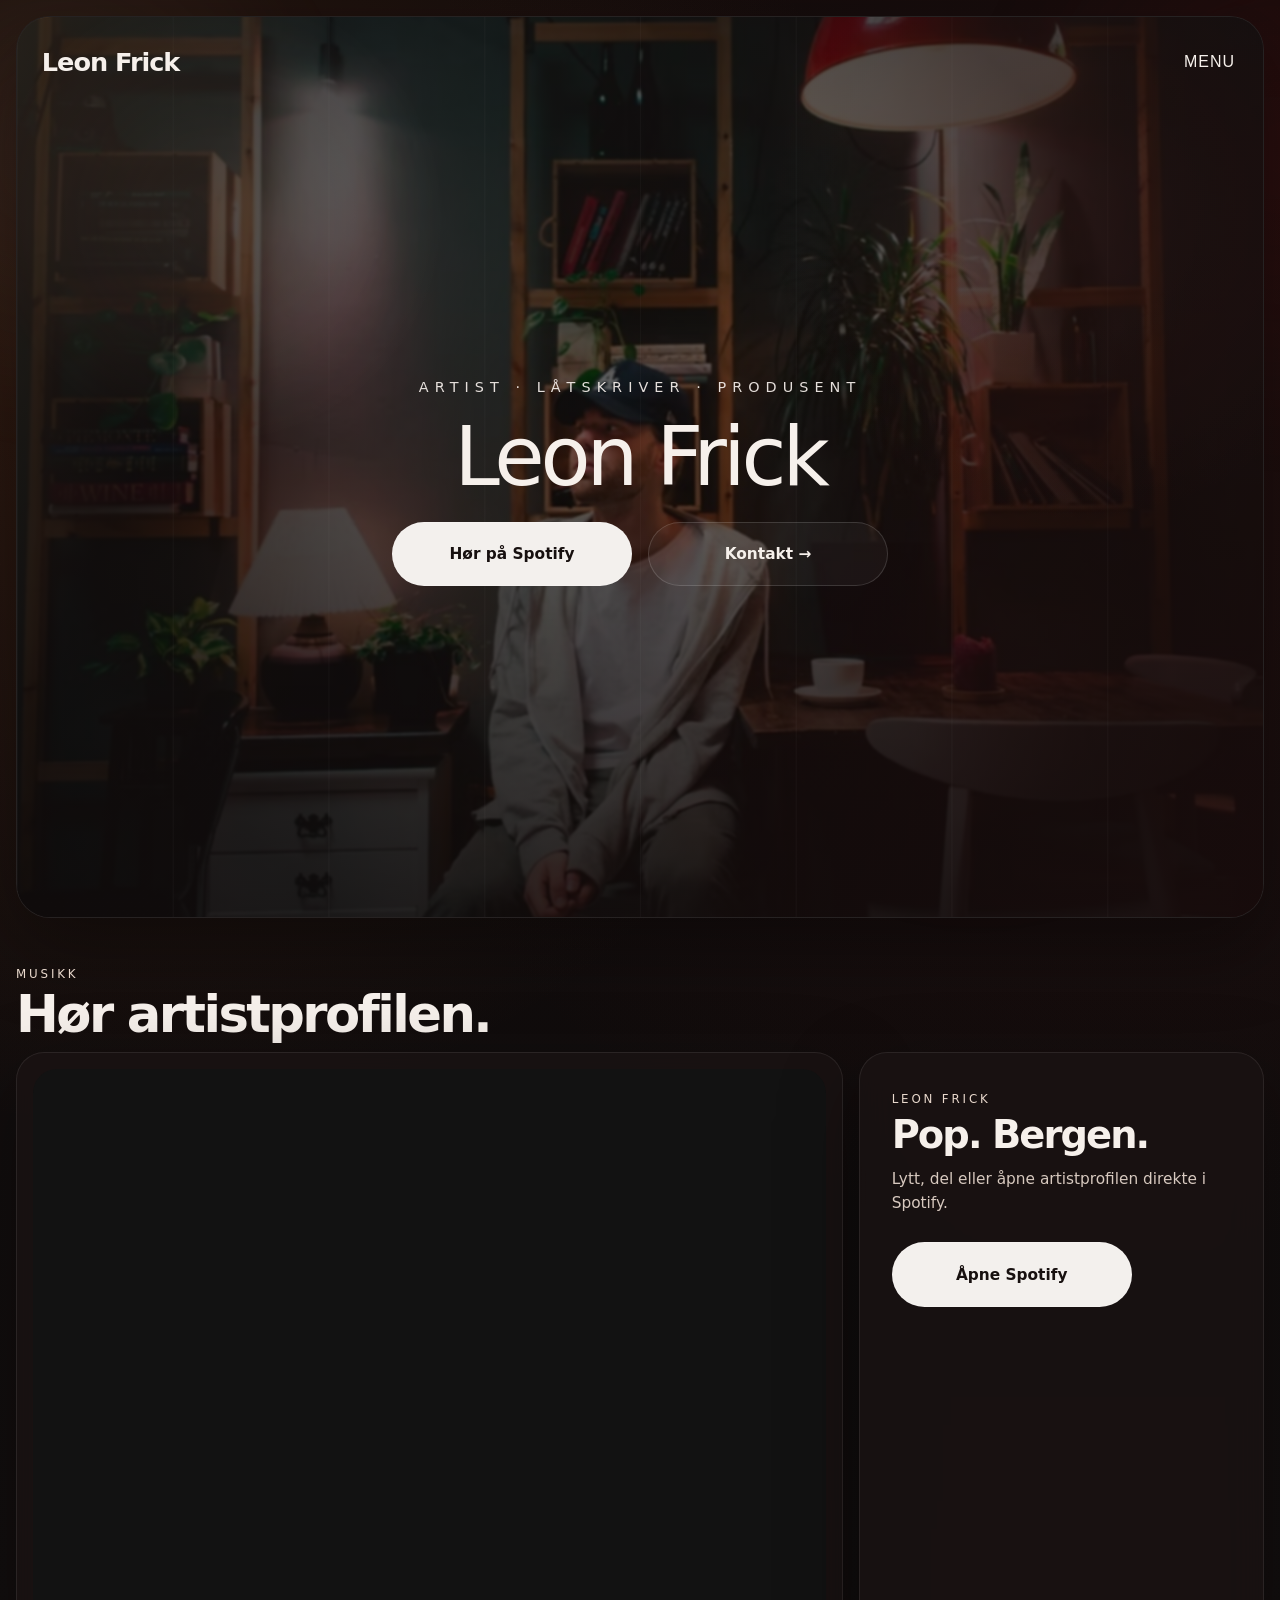
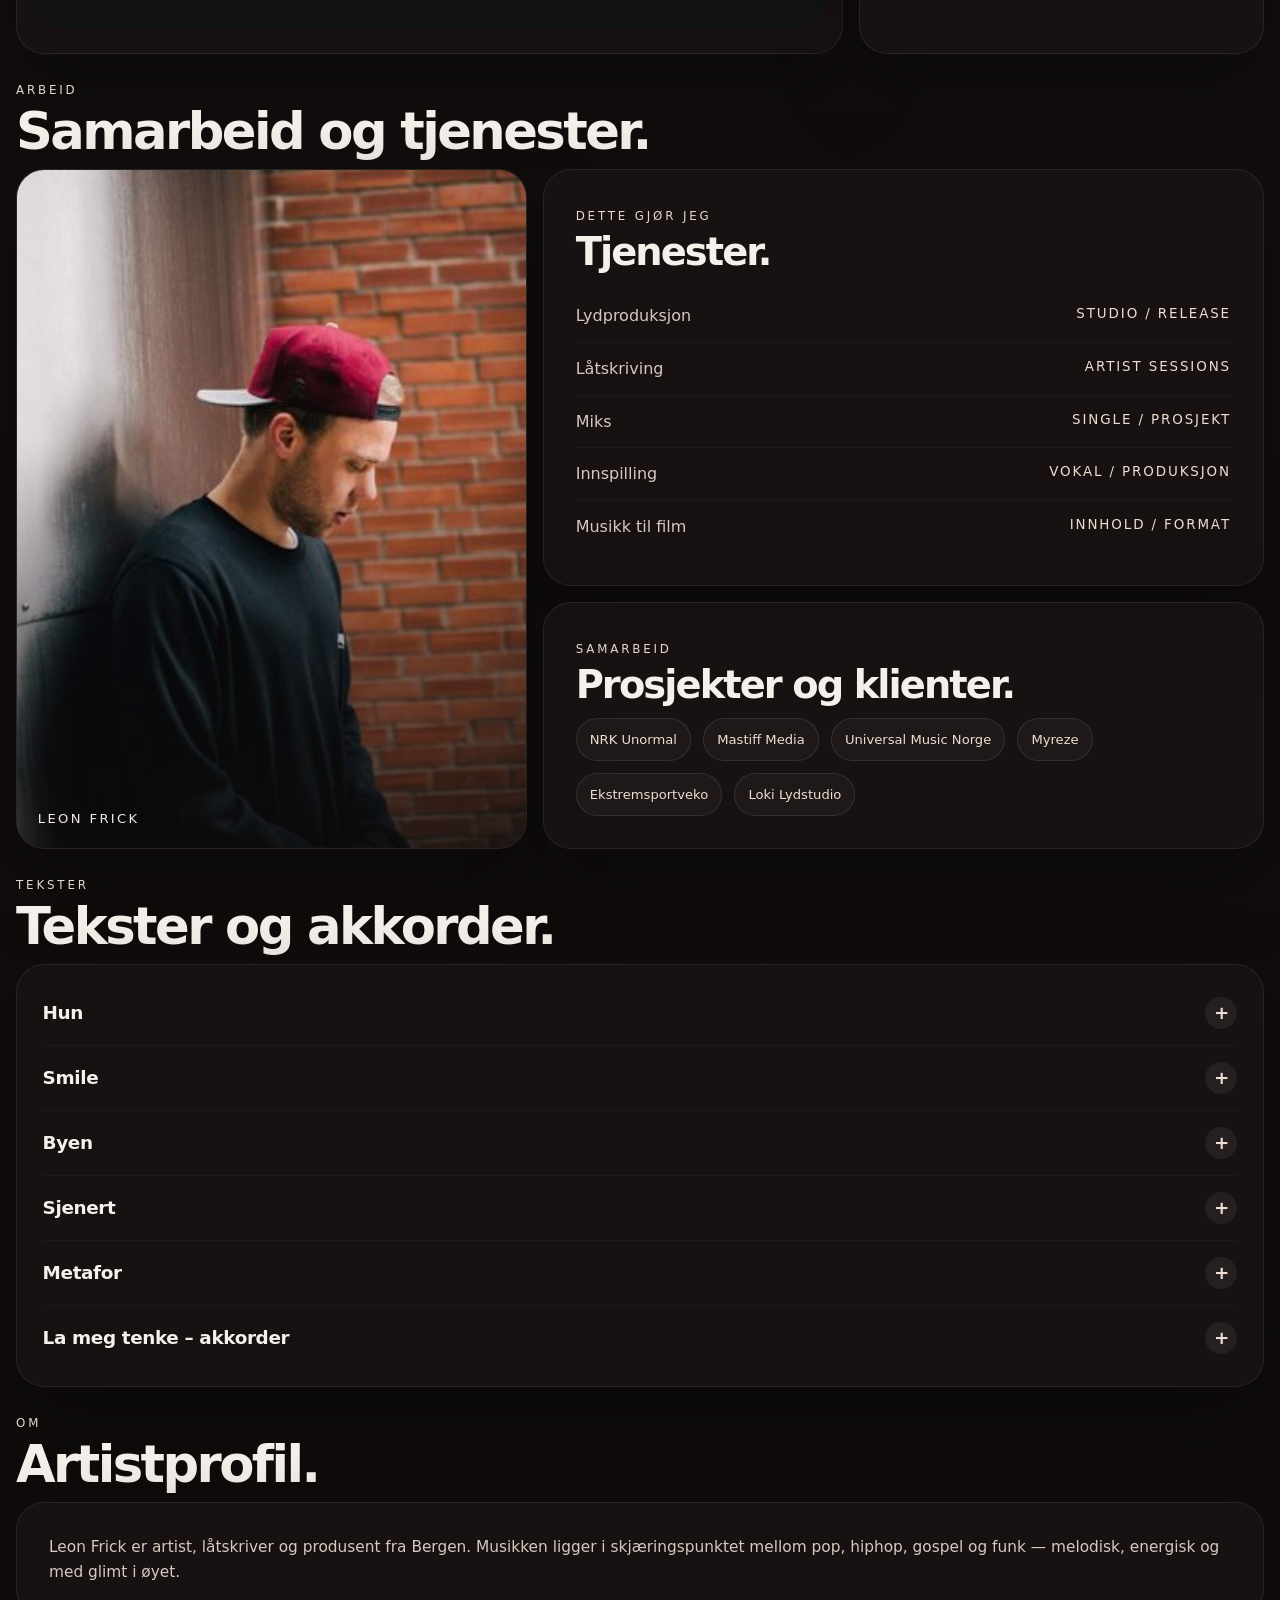
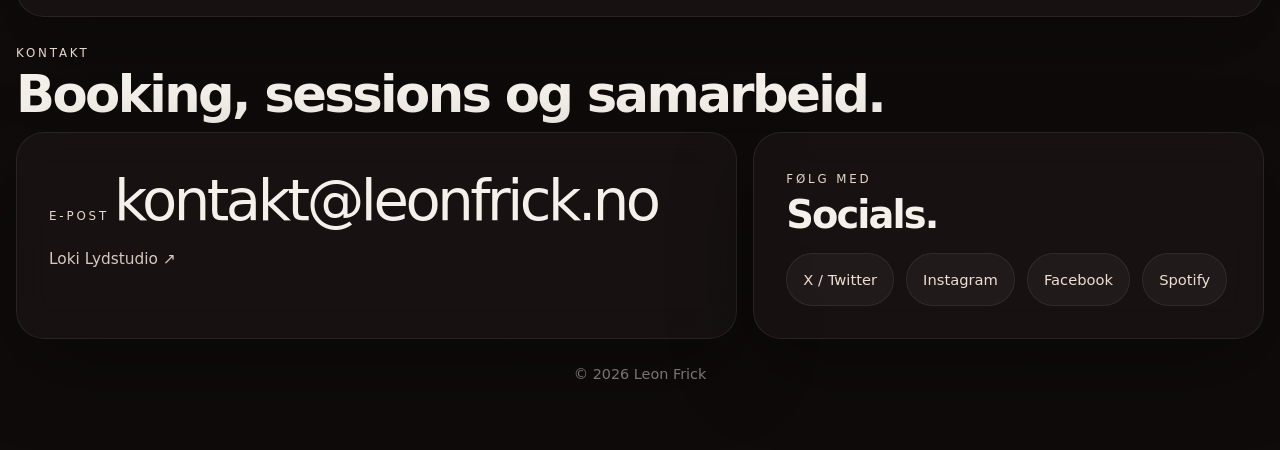
==== commit c193b6df: "Update index.html" ====
--- a/index.html
+++ b/index.html
@@ -361,7 +361,6 @@
             <div class="hero-content">
               <div class="eyebrow">Artist · låtskriver · produsent</div>
               <h1 class="hero-title">Leon Frick</h1>
-              <p class="hero-sub">Moderne norsk pop fra Bergen.</p>
               <div class="hero-actions">
                 <a class="btn btn-primary" href="https://open.spotify.com/artist/3bRebLqW1ReX53qn6I3073" target="_blank" rel="noopener">Hør på Spotify</a>
                 <a class="btn btn-ghost" href="mailto:kontakt@leonfrick.no">Kontakt →</a>
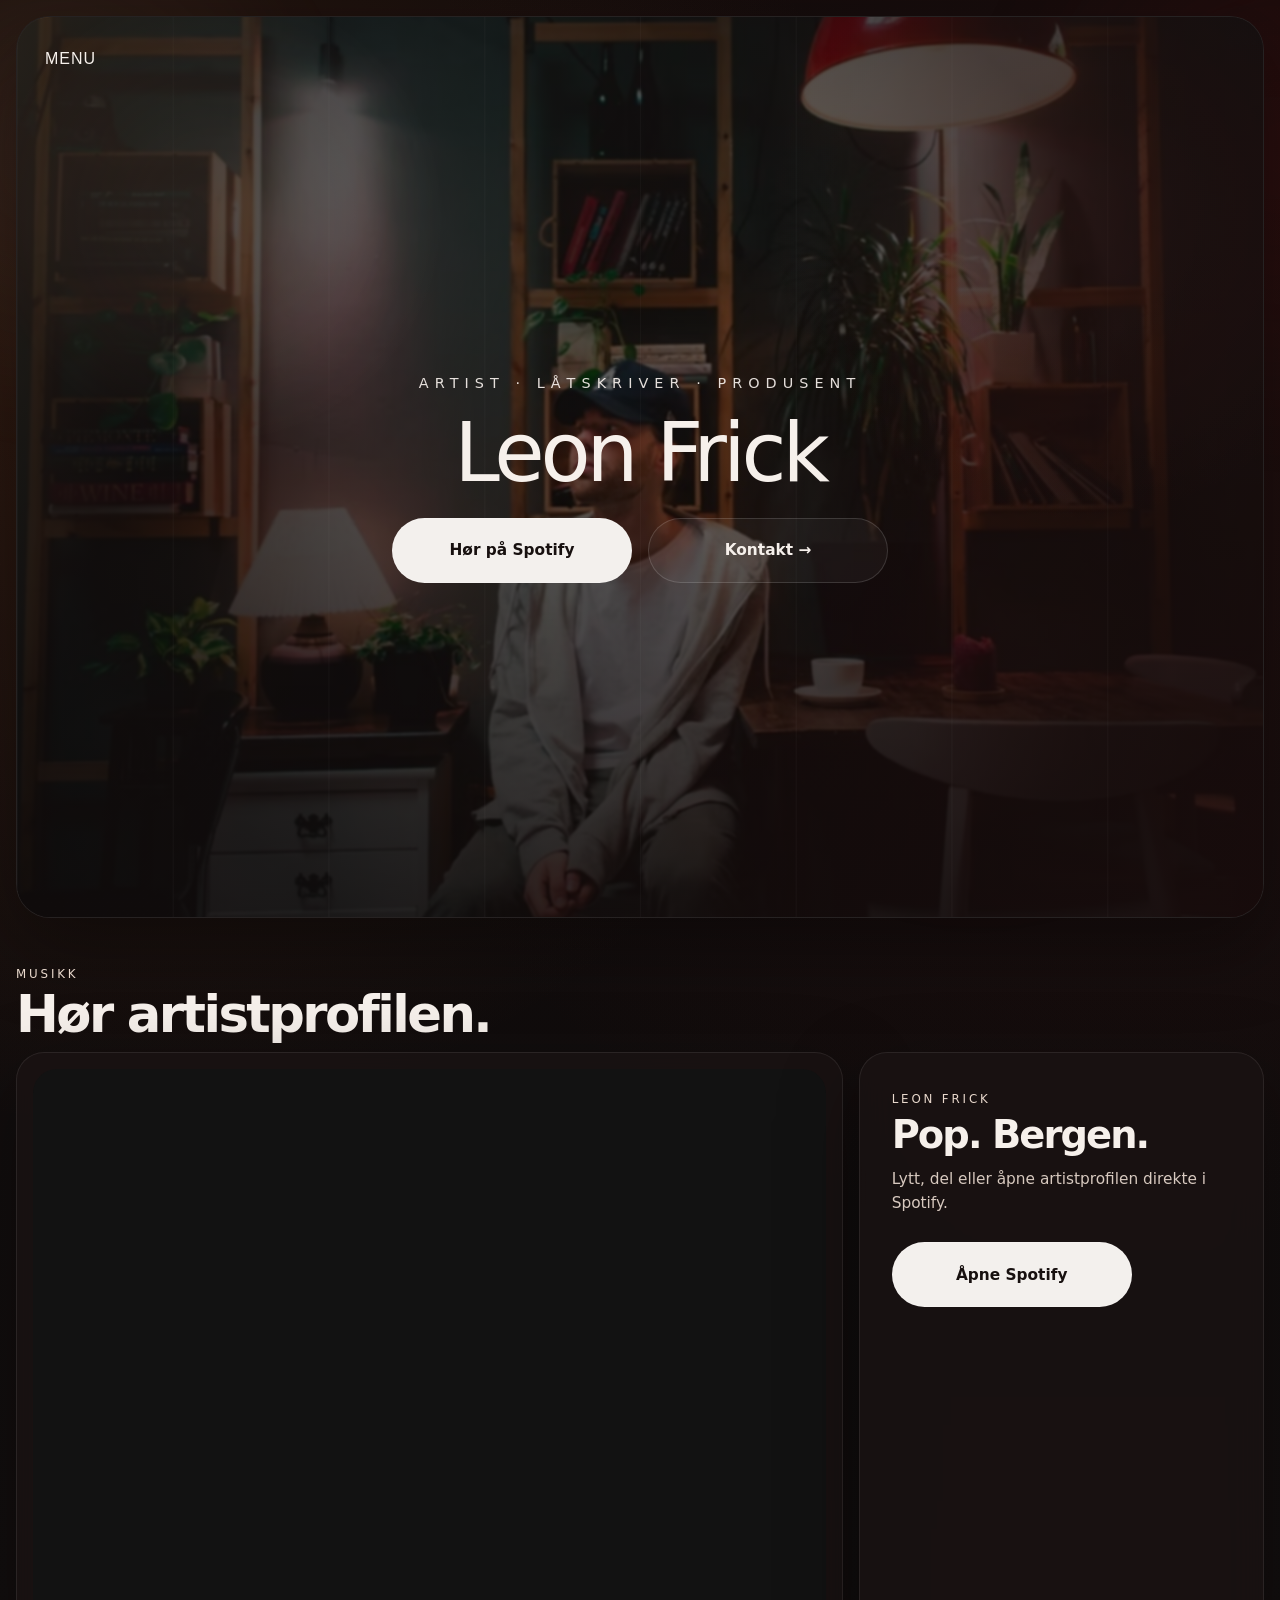
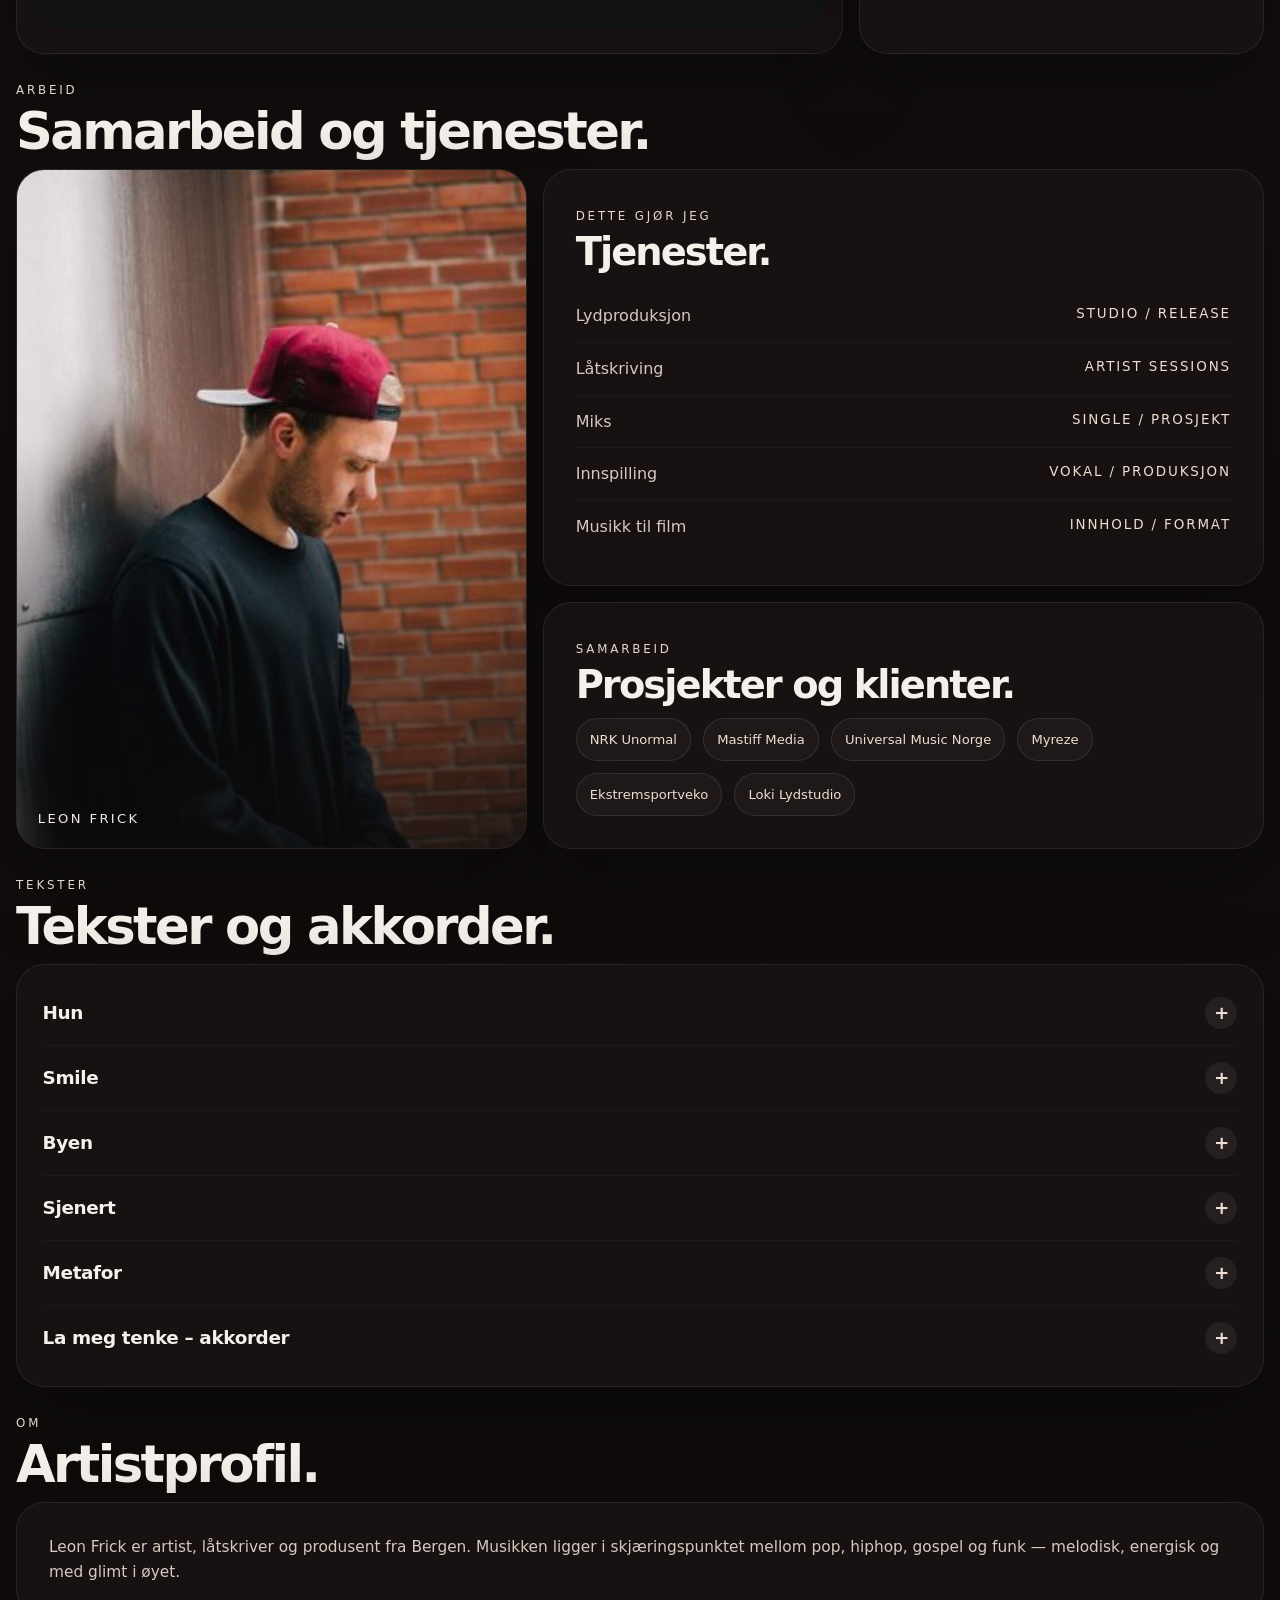
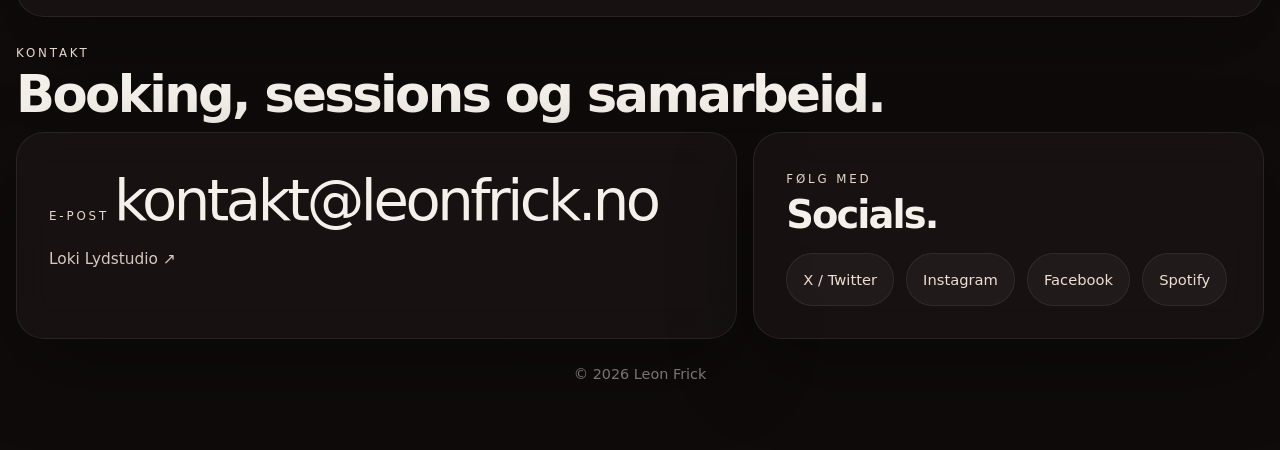
==== commit 9cf76117: "Update index.html" ====
--- a/index.html
+++ b/index.html
@@ -347,7 +347,6 @@
           <div class="hero-overlay"></div>
           <div class="hero-inner">
             <div class="hero-top">
-              <div class="brand">Leon Frick</div>
               <button class="menu-button" id="menuToggle" aria-expanded="false" aria-controls="menuPanel">Menu</button>
               <nav class="menu-panel" id="menuPanel" aria-label="Hovedmeny">
                 <a href="#musikk">Musikk</a>
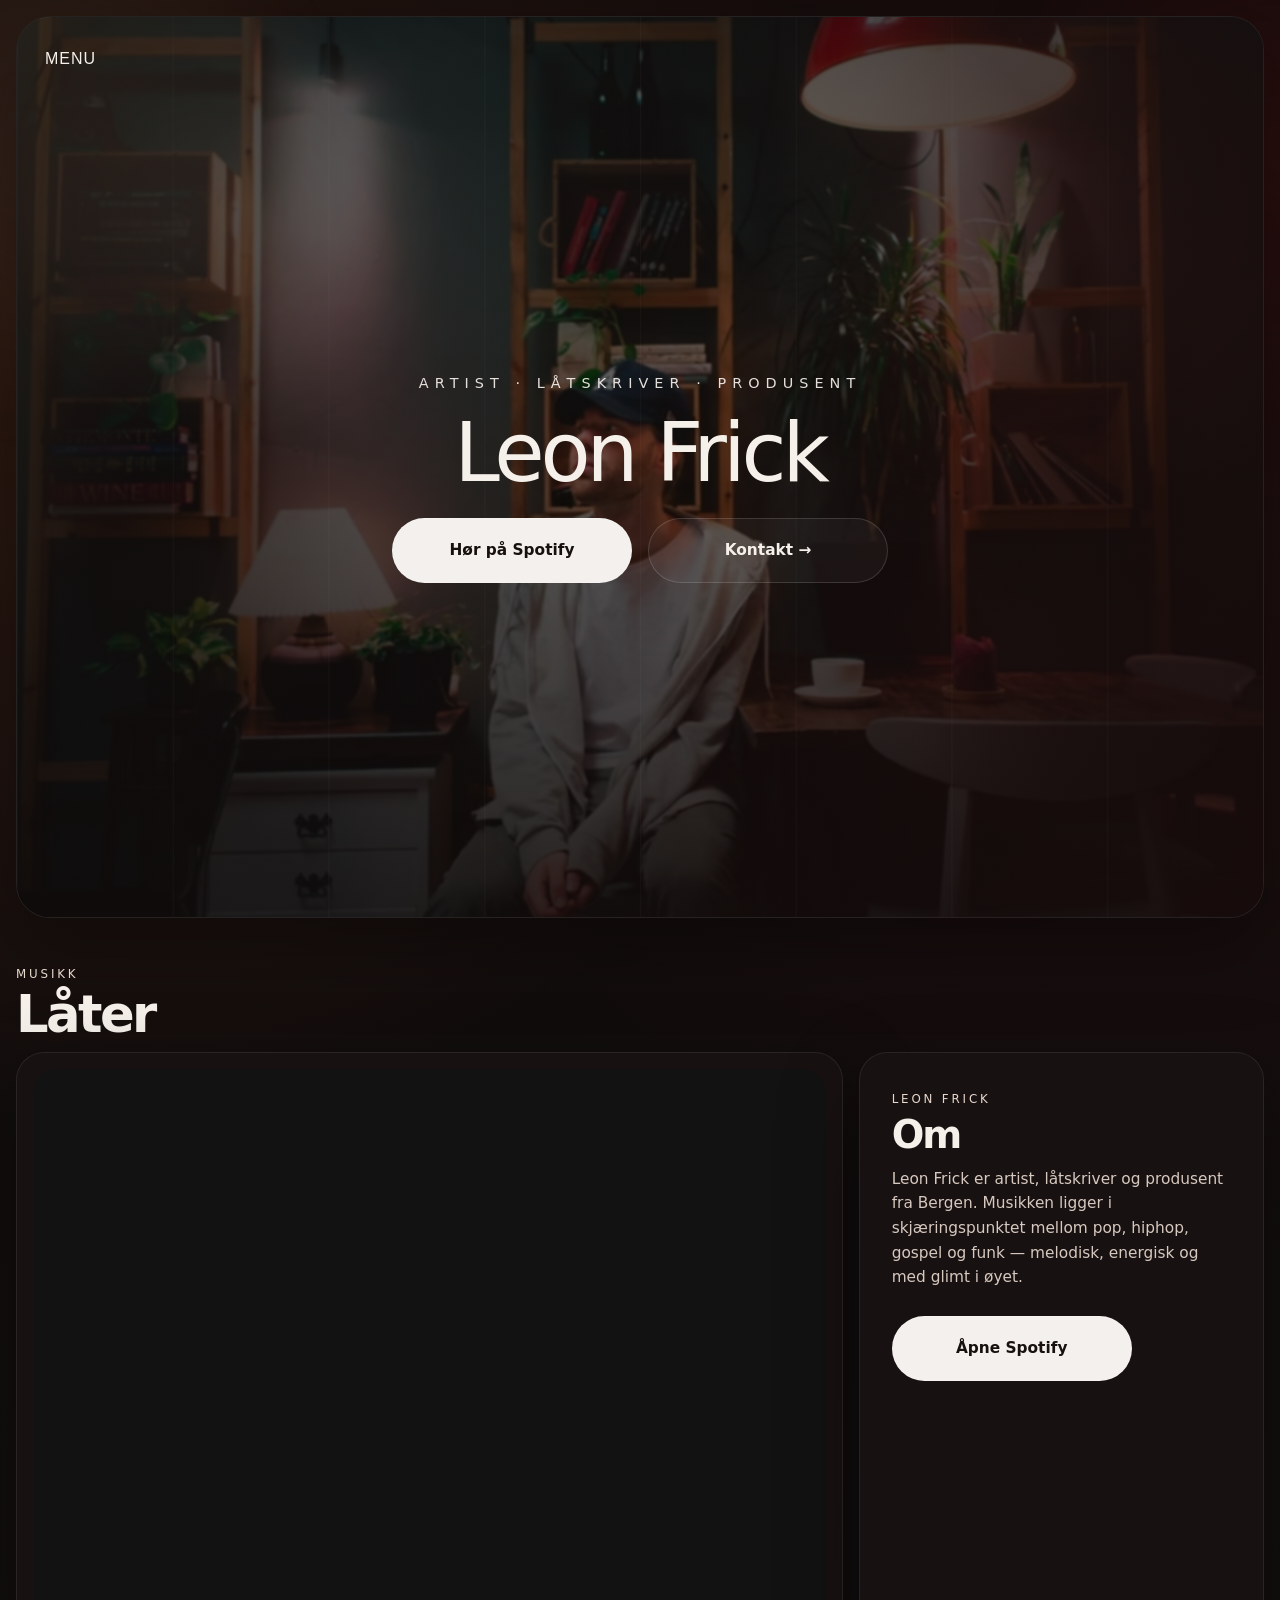
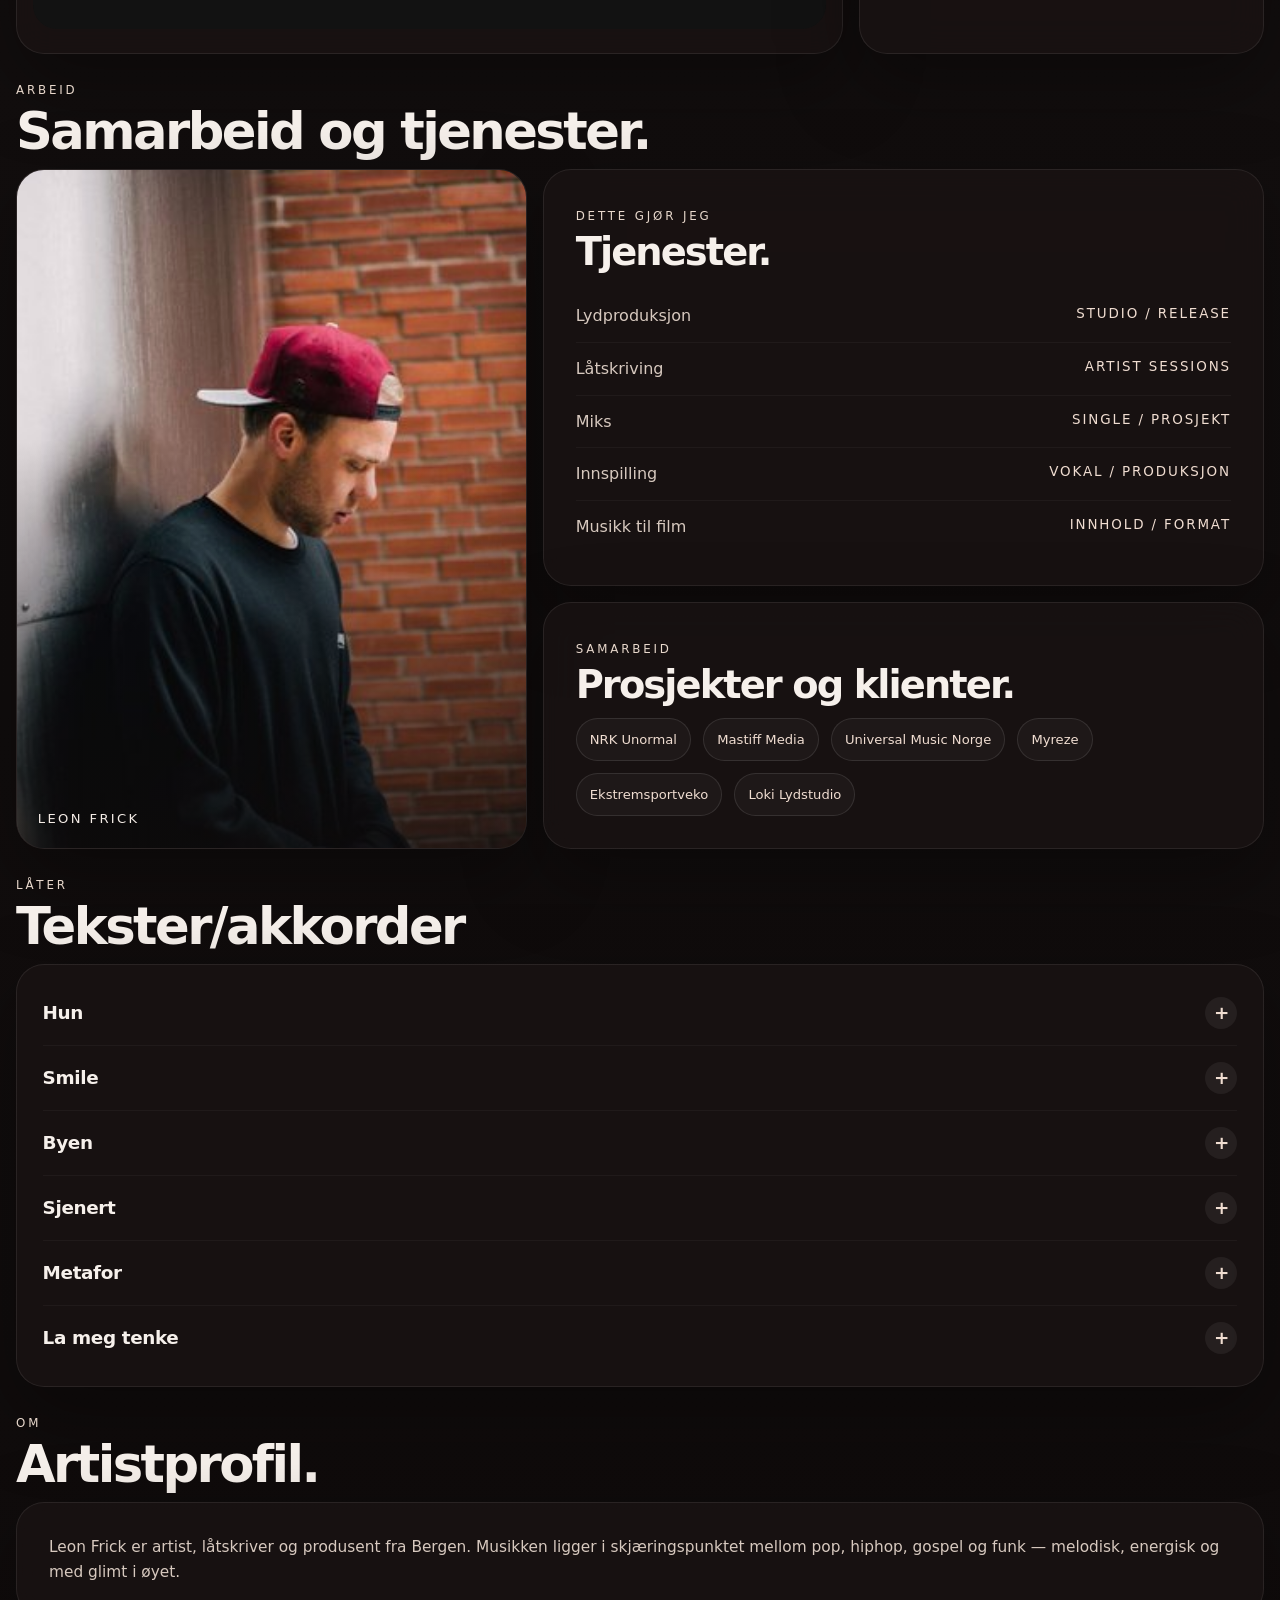
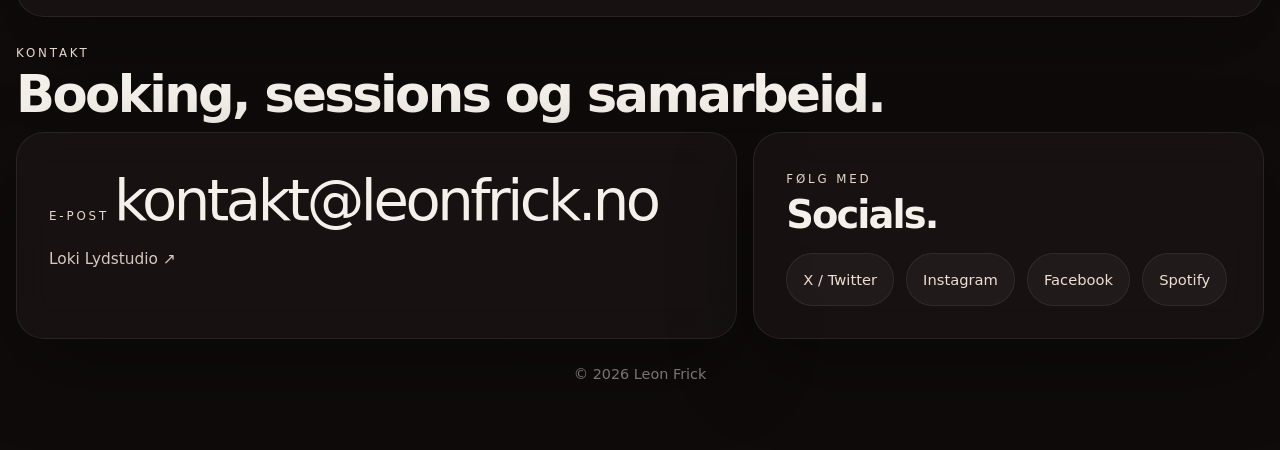
==== commit 7008dac6: "Update index.html" ====
--- a/index.html
+++ b/index.html
@@ -380,7 +380,7 @@
         <div class="section-head reveal">
           <div>
             <span class="section-label">Musikk</span>
-            <h2>Hør artistprofilen.</h2>
+            <h2>Låter</h2>
           </div>
 
         </div>
@@ -390,8 +390,8 @@
           </article>
           <article class="card glass note-card span-4 reveal">
             <span class="section-label">Leon Frick</span>
-            <h3>Pop. Bergen.</h3>
-            <p>Lytt, del eller åpne artistprofilen direkte i Spotify.</p>
+            <h3>Om</h3>
+            <p>Leon Frick er artist, låtskriver og produsent fra Bergen. Musikken ligger i skjæringspunktet mellom pop, hiphop, gospel og funk — melodisk, energisk og med glimt i øyet.</p>
             <div class="hero-actions" style="justify-content:flex-start; margin-top:1.3rem;">
               <a class="btn btn-primary" href="https://open.spotify.com/artist/3bRebLqW1ReX53qn6I3073" target="_blank" rel="noopener">Åpne Spotify</a>
             </div>
@@ -448,8 +448,8 @@
       <div class="container">
         <div class="section-head reveal">
           <div>
-            <span class="section-label">Tekster</span>
-            <h2>Tekster og akkorder.</h2>
+            <span class="section-label">Låter</span>
+            <h2>Tekster/akkorder</h2>
           </div>
 
         </div>
@@ -459,7 +459,7 @@
           <details class="lyric"><summary>Byen</summary><div class="lyric__body"><p>Ting blir aldri det samme<br>Som det var, da vi var<br>I den byen, jeg dro fra</p><p>Omkring de tankene lander jeg,<br>På et svar, som bedrar<br>Den lille skyen, jeg flyter på</p><p>Vårt pennal, våre liv<br>Da vi var fulle, sov de<br>Vi lekte best etter ti</p><p>Men nå er vi på overtid<br>Byen falmet slik som vi<br>Fargeriket ble svart hvitt</p><p>Vi malte byen<br>I våre farger, hele byen<br>Vi gjorde store ting i byen<br>Men jeg kunne ikke bli igjen<br>Så jeg dro</p><p>Fra stedet som aldri sover,<br>Med en ny, fantasi<br>Om en by uten minner</p><p>Med blanke ark, dro jeg over<br>Søkte ly, bak en sky<br>I håp om at allting forsvinner</p><p>Vårt pennal, våre liv<br>Når vi var fulle, sov de<br>Lekte best etter ti</p><p>Men nå er vi på overtid<br>Byen falmet slik som vi<br>Fargeriket vårt ble svart og hvitt</p><p>Vi malte byen<br>I våre farger, hele byen<br>Vi gjorde store ting i byen<br>Men jeg kunne ikke bli igjen</p><p>Vi malte byen, byen<br>I våre farger<br>Inne i byen, byen<br>Der sov vi aldri<br>Det er alltid byen, byen<br>Som vil bli igjen, bli igjen<br>For meg</p><p>Vi malte byen<br>I våre farger, hele byen<br>Vi gjorde store ting i byen<br>Men jeg kunne ikke bli igjen<br>Så jeg dro.</p></div><div class="lyric__chords"><strong>Akkorder:</strong> F#/D# – F# – Bm – Bm/C#</div></details>
           <details class="lyric"><summary>Sjenert</summary><div class="lyric__body"><p>Jeg tar to skritt frem, og jeg snubler litt.<br>Jeg blir så sjarmert av det smilet ditt<br>(woah) – og du ser jeg er sjenert.</p><p>Tenk deg du og jeg på et vakkert sted,<br>men først må jeg spørre deg om du blir med meg dit.</p><p>For du vet jeg er sjenert,<br>og jeg vet jeg burde sagt noe!<br>Men jeg klarer ikke se,<br>at du er interessert<br>Og jeg er bare feig!<br>Men jeg håper at en dag,<br>At du og jeg kan bli noe.<br>Bare du og jeg,<br>for jeg er litt sjenert.</p><p>For to, tre øl hjelper alltid litt!</p><p>Jeg blir så sjarmert av det blikket ditt<br>(woah) – og du vet jeg er sjenert.</p><p>For en, to, tre, ølen renner ned!<br>Jeg vet hvis jeg vil, så kan jeg få deg med meg hjem.</p><p>REF x1</p><p>Så lenge jeg er bare stille,<br>vil du aldri møte meg!<br>Men hvis jeg bare tør å si noe,<br>kanskje blir det deg og meg?</p><p>REF x2</p></div><div class="lyric__chords"><strong>Akkorder:</strong> G – C – Am – Hm – C – D – Em – D</div></details>
           <details class="lyric"><summary>Metafor</summary><div class="lyric__body"><p>Alt jeg trenger er en<br>Metafor<br>Men bare ett problem,<br>Jeg e'kke så jævla flink med<br>Store ord<br>Men jeg prøver allikevel.</p><p>Jeg har en djevel oppe på skulderen,<br>og han snakker for seg selv.<br>Og huet mitt det snurrer som en karusell.<br>Metafor<br>For å gjøre rent bord.</p><p>Begeret det renner over snart,<br>jeg burde fått det avklart.<br>En dialog med speilet,<br>jeg prøver og jeg feiler.<br>(Sånt skjer)</p><p>Til høy begeistring,<br>for en upolert,<br>litt skolert,<br>segregert diamant som deg.<br>Du e'kke så svak som du tror.<br>Tar det en annen dag,<br>men i dag nøyer jeg meg med en</p><p>Metafor<br>Men bare ett problem,<br>Jeg e'kke så jævla flink med<br>Store ord<br>Men jeg prøver allikevel.</p><p>Jeg har en djevel oppe på skulderen,<br>og han snakker for seg selv.<br>Og huet mitt det snurrer som en karusell.<br>Metafor<br>For å gjøre rent bord.</p><p>Bordet det er rent nå.<br>Midlertidig.<br>Det er greit å lete etter svar,<br>men jeg vil ikke si de.<br>Jeg tenker mye på å åpne meg,<br>men tingen er vil ikke være til bry for deg</p><p>Til lav begeistring<br>for en upolert,<br>litt skolert,<br>segregert diamant som meg<br>Jeg er kanskje så svak som jeg tror<br>Det er kanskje derfor alt jeg sier blir en</p><p>Metafor<br>Men bare ett problem,<br>Jeg e'kke så jævla flink med<br>Store ord<br>Men jeg prøver allikevel.</p><p>Jeg har en djevel oppe på skulderen,<br>og han snakker for seg selv.<br>Og huet mitt det snurrer som en karusell.<br>Metafor<br>For å gjøre rent bord.</p><p>Og det er lang vei ned<br>til mine røtter.<br>Jeg vil fortelle, men jeg får som regel kalde føtter.<br>Og jeg er keen på å åpne meg,<br>men greia er jeg tror ikke du er bra for meg.</p><p>Til lav begeistring for en litt genetisk,<br>patetisk,<br>frenetisk idiot som deg.<br>Jeg er ikke så svak som du tror.<br>Det er sikkert derfor alt jeg sier blir en</p><p><em>Mellomspill</em></p><p>Metafor<br>Men bare ett problem,<br>Jeg e'kke så jævla flink med<br>Store ord<br>Men jeg prøver allikevel.</p><p>Jeg har en djevel oppe på skulderen,<br>og han snakker for seg selv.<br>Og huet mitt det snurrer som en karusell.<br>Metafor<br>For å gjøre rent bord.</p></div><div class="lyric__chords"><strong>Akkorder:</strong> F/E – D/F# – F – C – D · F/E – D/F# – F – C – D · Em – Em/D# – C – A · F/E – D/F# – F – A</div></details>
-          <details class="lyric"><summary>La meg tenke – akkorder</summary><div class="lyric__body"><p>Chord sheet tilgjengelig for øving og fremføring.</p></div><div class="lyric__chords"><strong>Akkorder:</strong> F#/H – C# – F#/D# – F# – G#m – C#/B – Hm</div></details>
+          <details class="lyric"><summary>La meg tenke</summary><div class="lyric__body"><p>Chord sheet tilgjengelig for øving og fremføring.</p></div><div class="lyric__chords"><strong>Akkorder:</strong> F#/H – C# – F#/D# – F# – G#m – C#/B – Hm</div></details>
         </article>
       </div>
     </section>
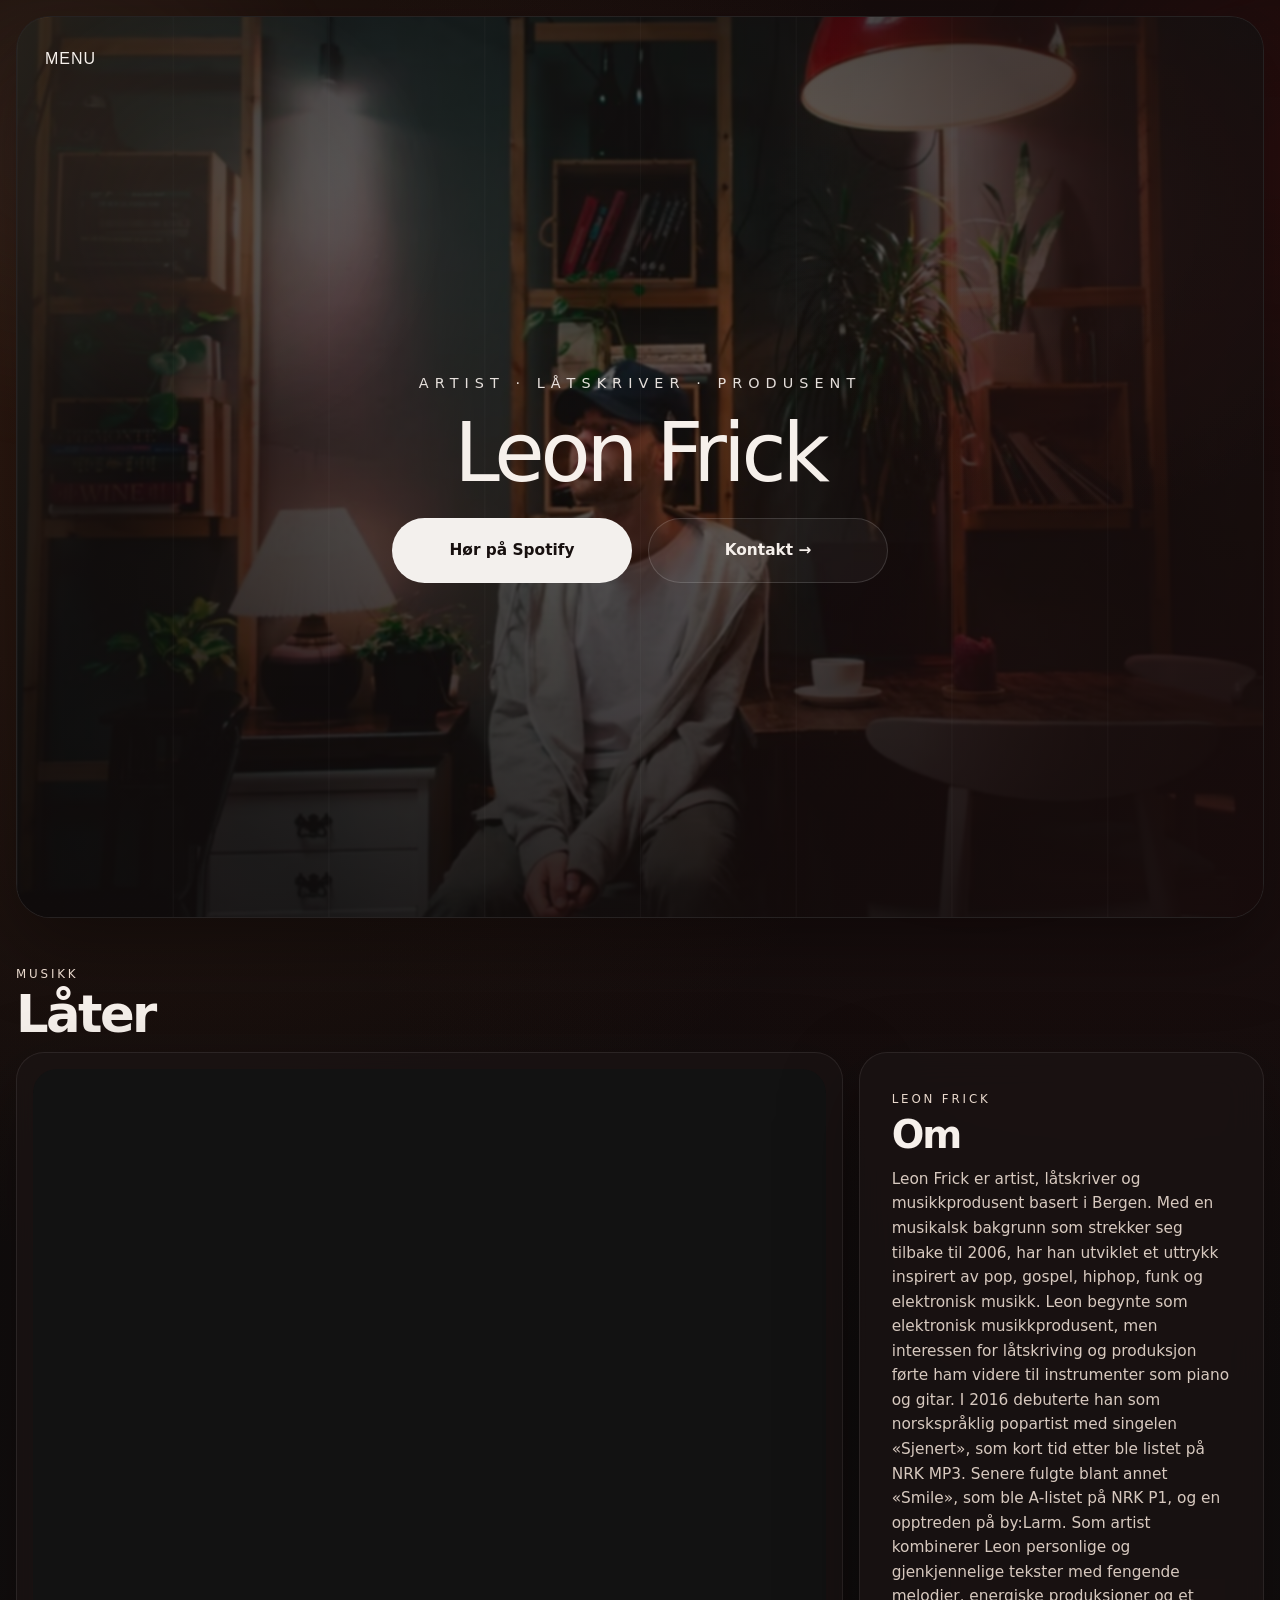
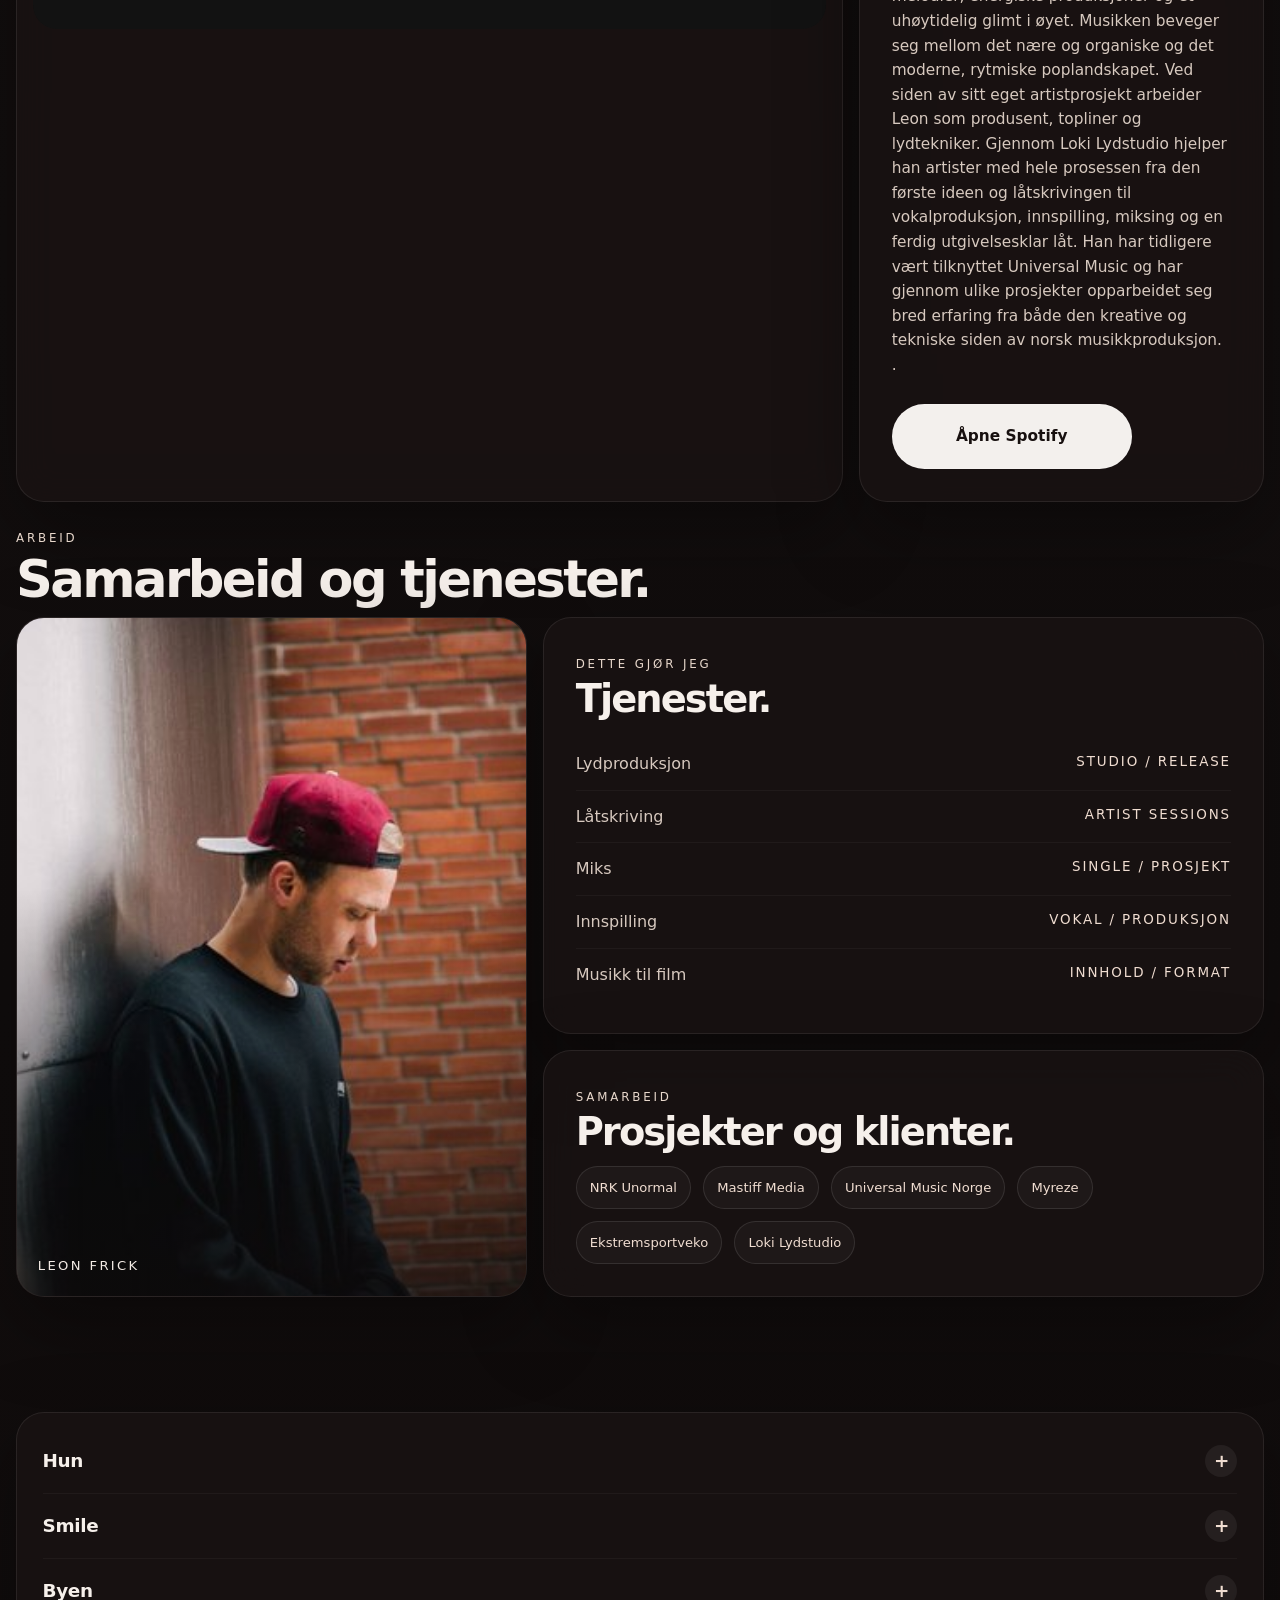
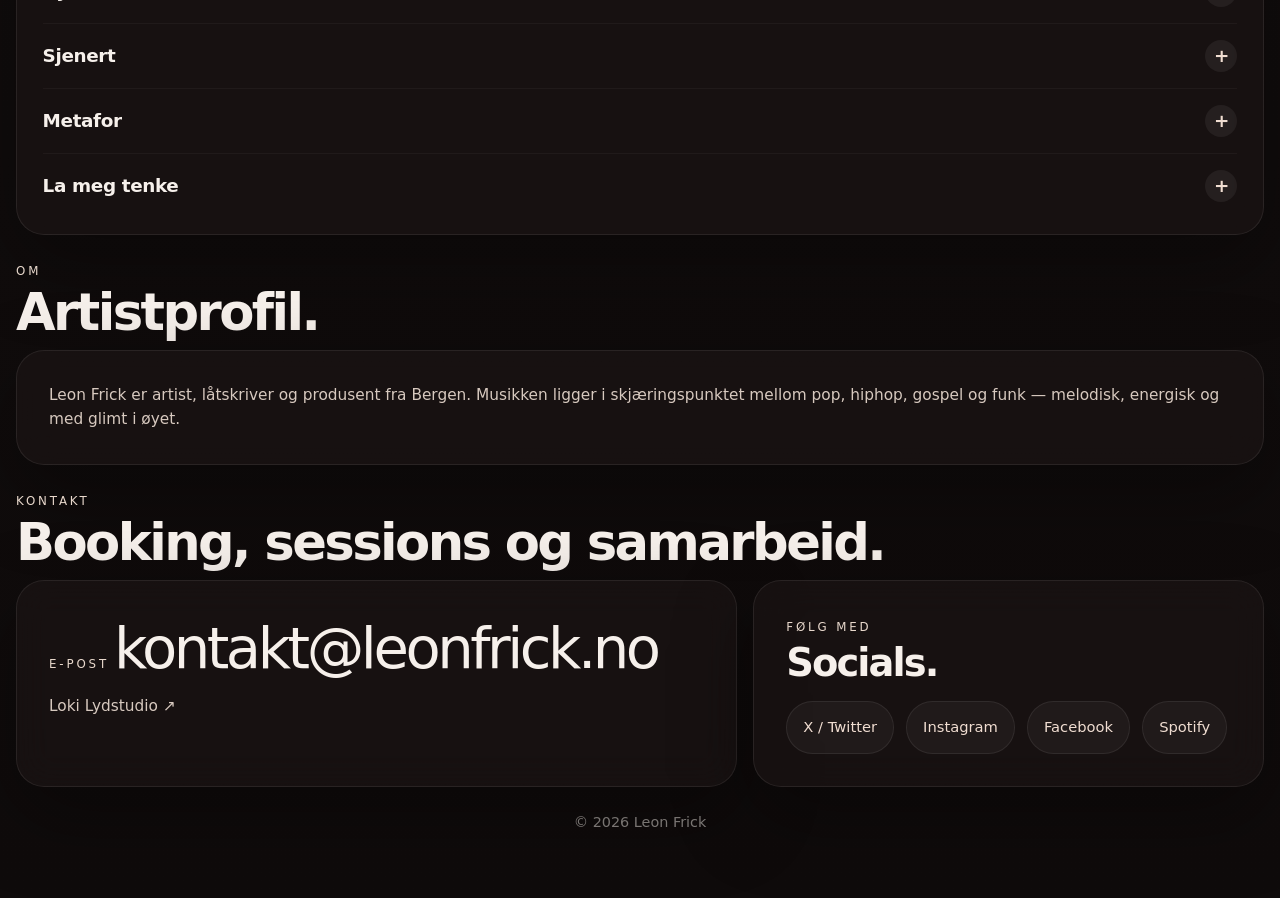
==== commit 8ada0d00: "Update index.html" ====
--- a/index.html
+++ b/index.html
@@ -391,7 +391,14 @@
           <article class="card glass note-card span-4 reveal">
             <span class="section-label">Leon Frick</span>
             <h3>Om</h3>
-            <p>Leon Frick er artist, låtskriver og produsent fra Bergen. Musikken ligger i skjæringspunktet mellom pop, hiphop, gospel og funk — melodisk, energisk og med glimt i øyet.</p>
+            <p>Leon Frick er artist, låtskriver og musikkprodusent basert i Bergen. Med en musikalsk bakgrunn som strekker seg tilbake til 2006, har han utviklet et uttrykk inspirert av pop, gospel, hiphop, funk og elektronisk musikk.
+
+Leon begynte som elektronisk musikkprodusent, men interessen for låtskriving og produksjon førte ham videre til instrumenter som piano og gitar. I 2016 debuterte han som norskspråklig popartist med singelen «Sjenert», som kort tid etter ble listet på NRK MP3. Senere fulgte blant annet «Smile», som ble A-listet på NRK P1, og en opptreden på by:Larm.
+
+Som artist kombinerer Leon personlige og gjenkjennelige tekster med fengende melodier, energiske produksjoner og et uhøytidelig glimt i øyet. Musikken beveger seg mellom det nære og organiske og det moderne, rytmiske poplandskapet.
+
+Ved siden av sitt eget artistprosjekt arbeider Leon som produsent, topliner og lydtekniker. Gjennom Loki Lydstudio hjelper han artister med hele prosessen fra den første ideen og låtskrivingen til vokalproduksjon, innspilling, miksing og en ferdig utgivelsesklar låt. Han har tidligere vært tilknyttet Universal Music og har gjennom ulike prosjekter opparbeidet seg bred erfaring fra både den kreative og tekniske siden av norsk musikkproduksjon.
+.</p>
             <div class="hero-actions" style="justify-content:flex-start; margin-top:1.3rem;">
               <a class="btn btn-primary" href="https://open.spotify.com/artist/3bRebLqW1ReX53qn6I3073" target="_blank" rel="noopener">Åpne Spotify</a>
             </div>
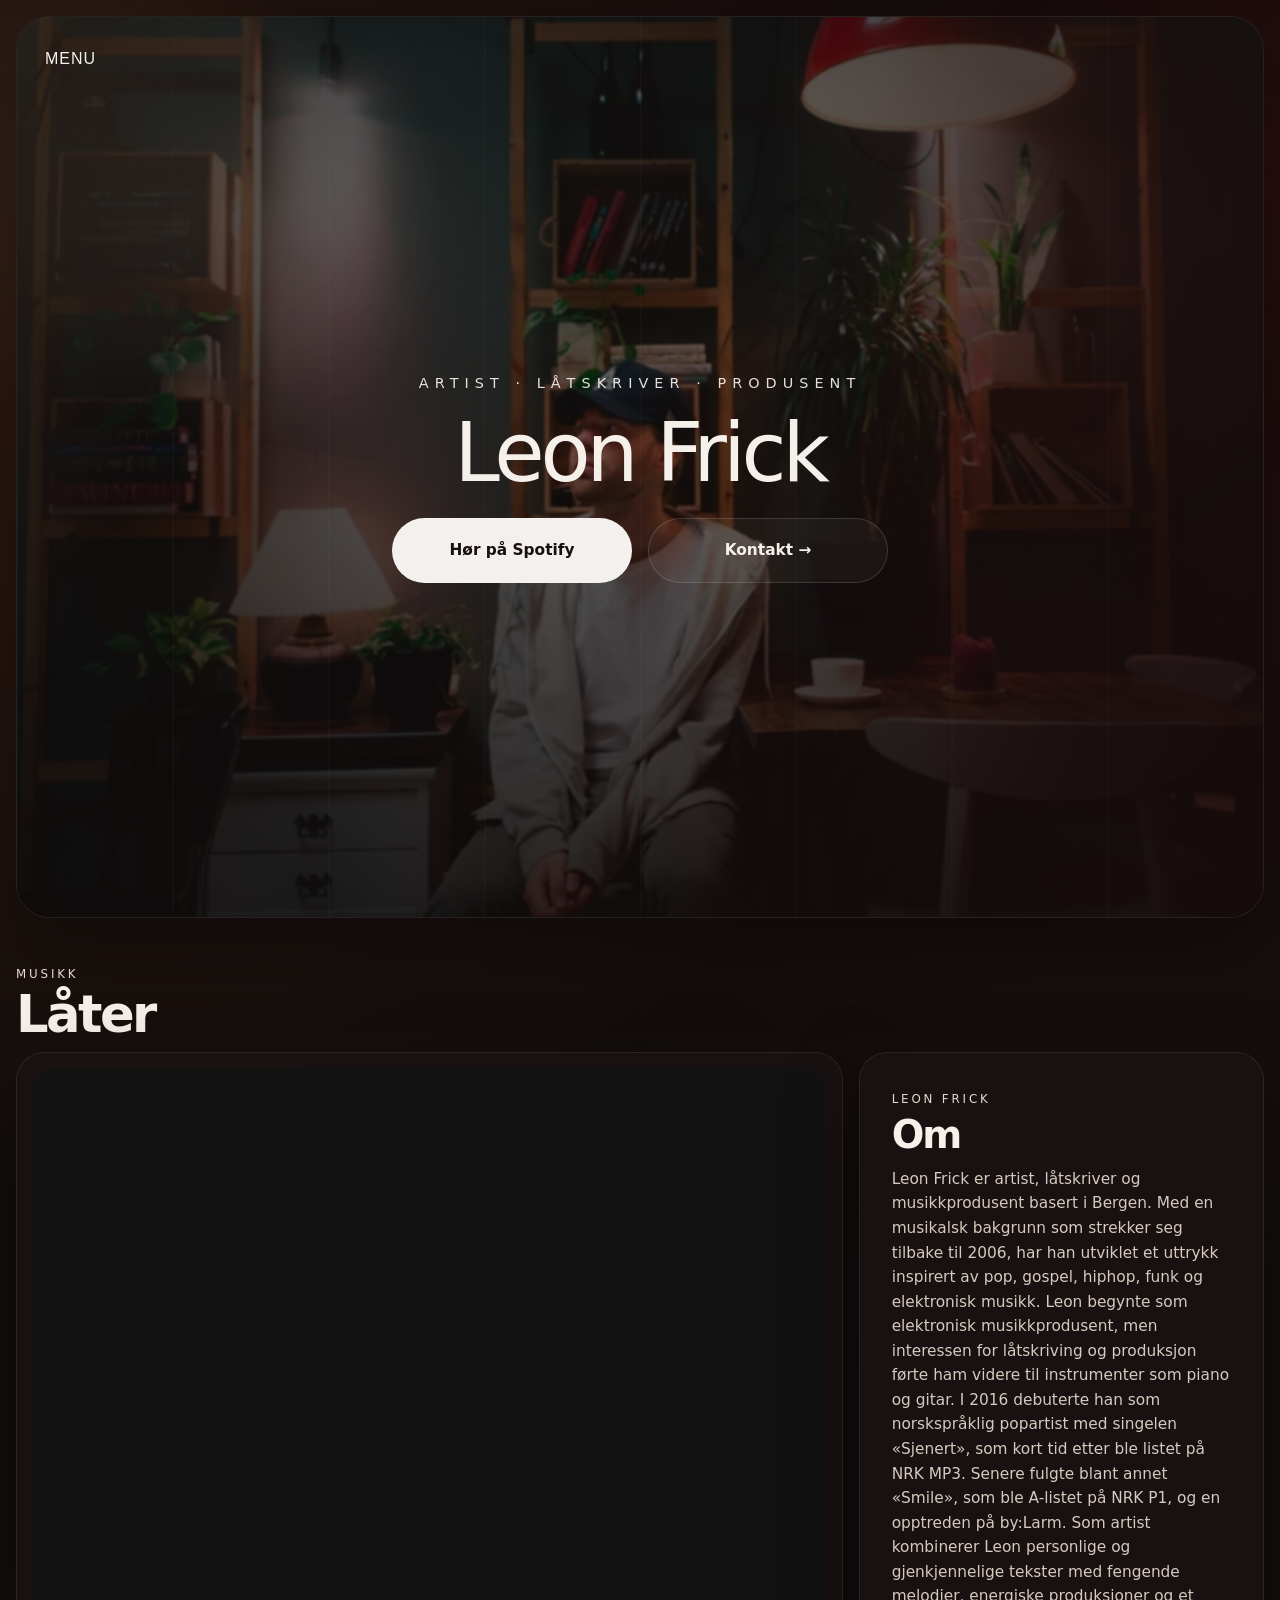
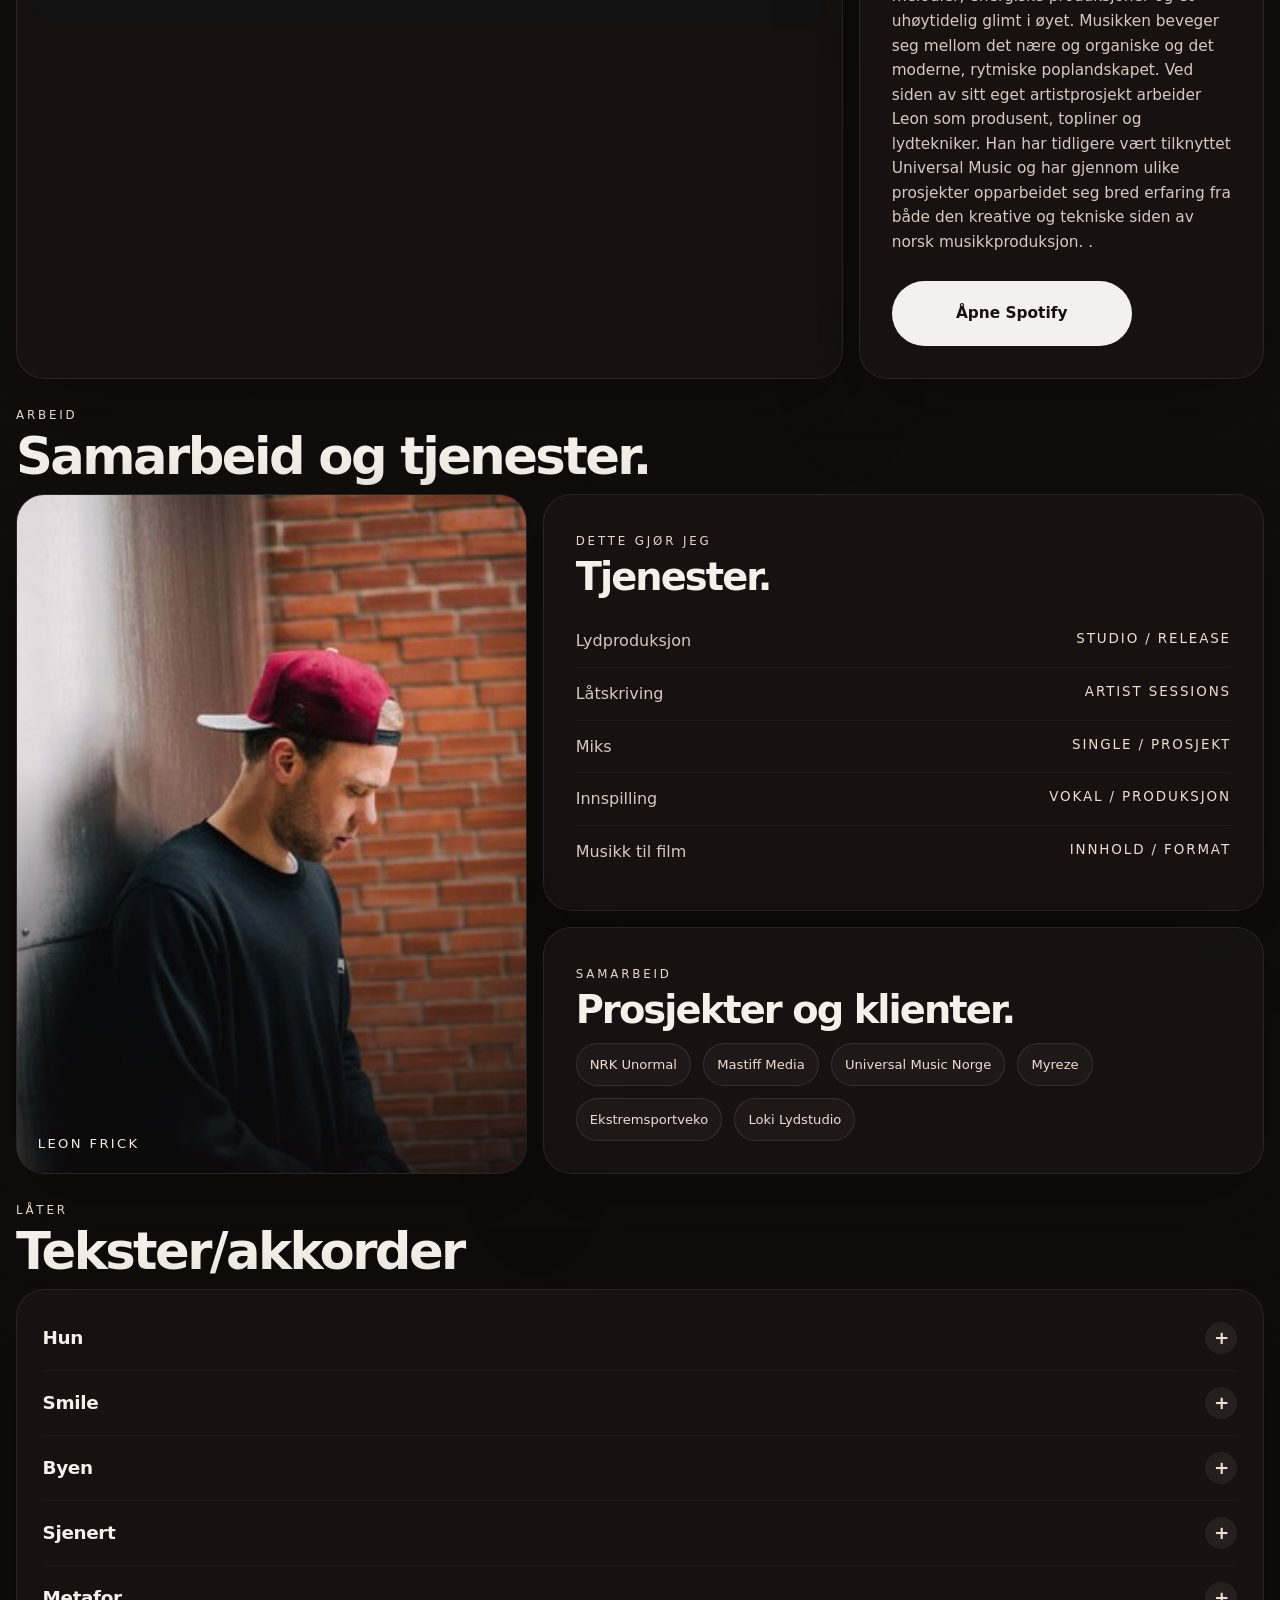
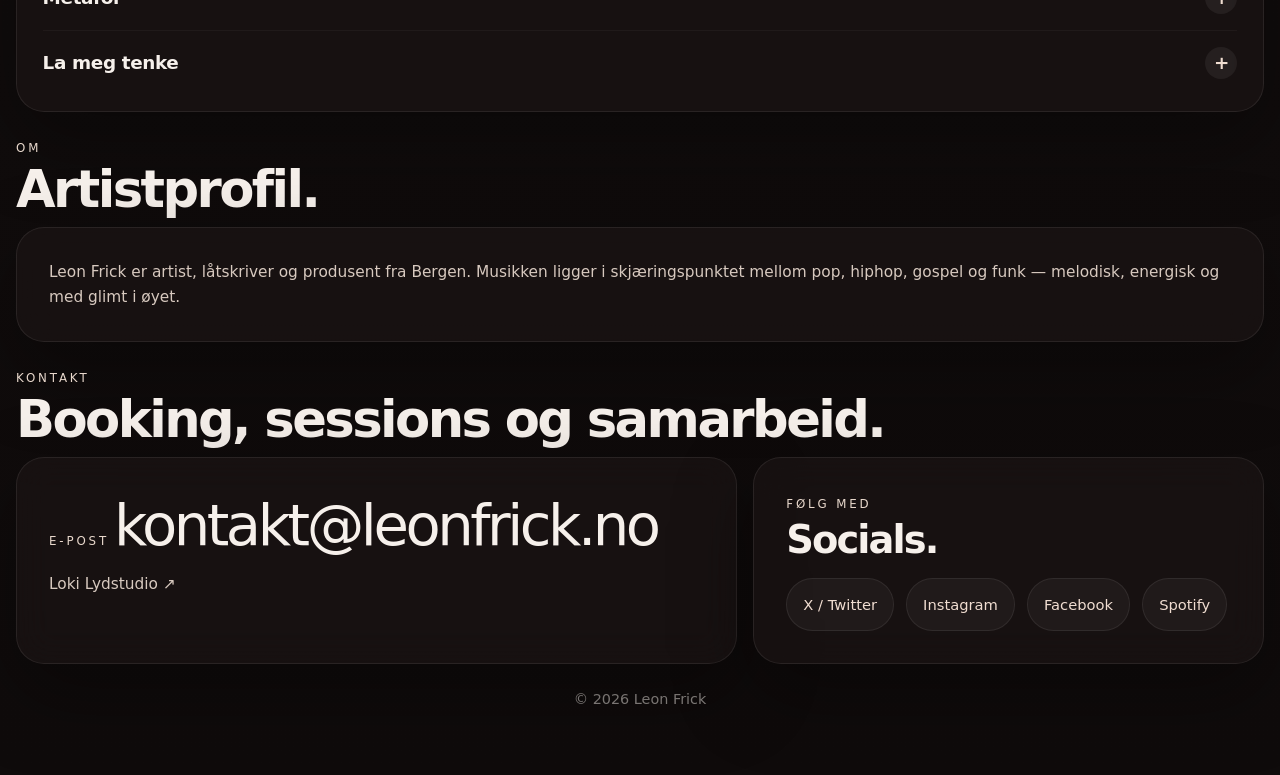
==== commit 5357c574: "Update index.html" ====
--- a/index.html
+++ b/index.html
@@ -397,7 +397,7 @@
 
 Som artist kombinerer Leon personlige og gjenkjennelige tekster med fengende melodier, energiske produksjoner og et uhøytidelig glimt i øyet. Musikken beveger seg mellom det nære og organiske og det moderne, rytmiske poplandskapet.
 
-Ved siden av sitt eget artistprosjekt arbeider Leon som produsent, topliner og lydtekniker. Gjennom Loki Lydstudio hjelper han artister med hele prosessen fra den første ideen og låtskrivingen til vokalproduksjon, innspilling, miksing og en ferdig utgivelsesklar låt. Han har tidligere vært tilknyttet Universal Music og har gjennom ulike prosjekter opparbeidet seg bred erfaring fra både den kreative og tekniske siden av norsk musikkproduksjon.
+Ved siden av sitt eget artistprosjekt arbeider Leon som produsent, topliner og lydtekniker. Han har tidligere vært tilknyttet Universal Music og har gjennom ulike prosjekter opparbeidet seg bred erfaring fra både den kreative og tekniske siden av norsk musikkproduksjon.
 .</p>
             <div class="hero-actions" style="justify-content:flex-start; margin-top:1.3rem;">
               <a class="btn btn-primary" href="https://open.spotify.com/artist/3bRebLqW1ReX53qn6I3073" target="_blank" rel="noopener">Åpne Spotify</a>
